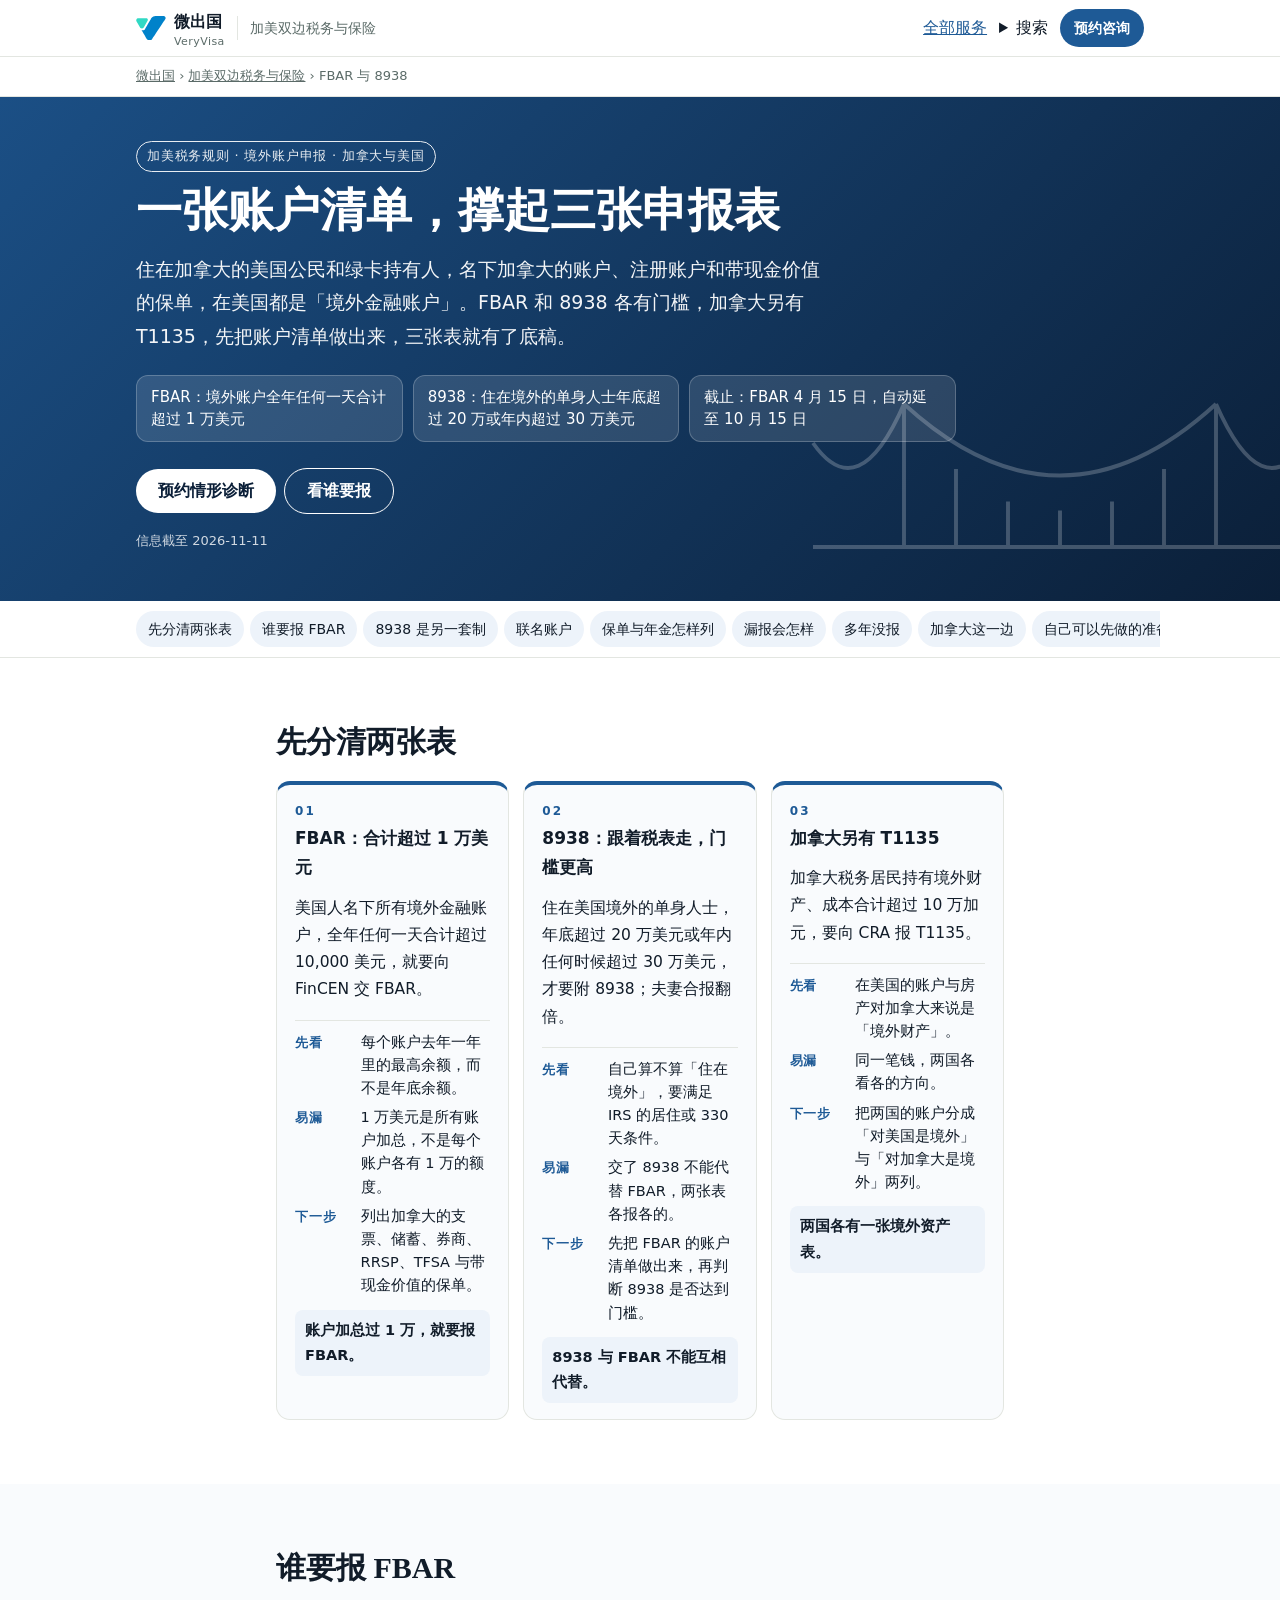
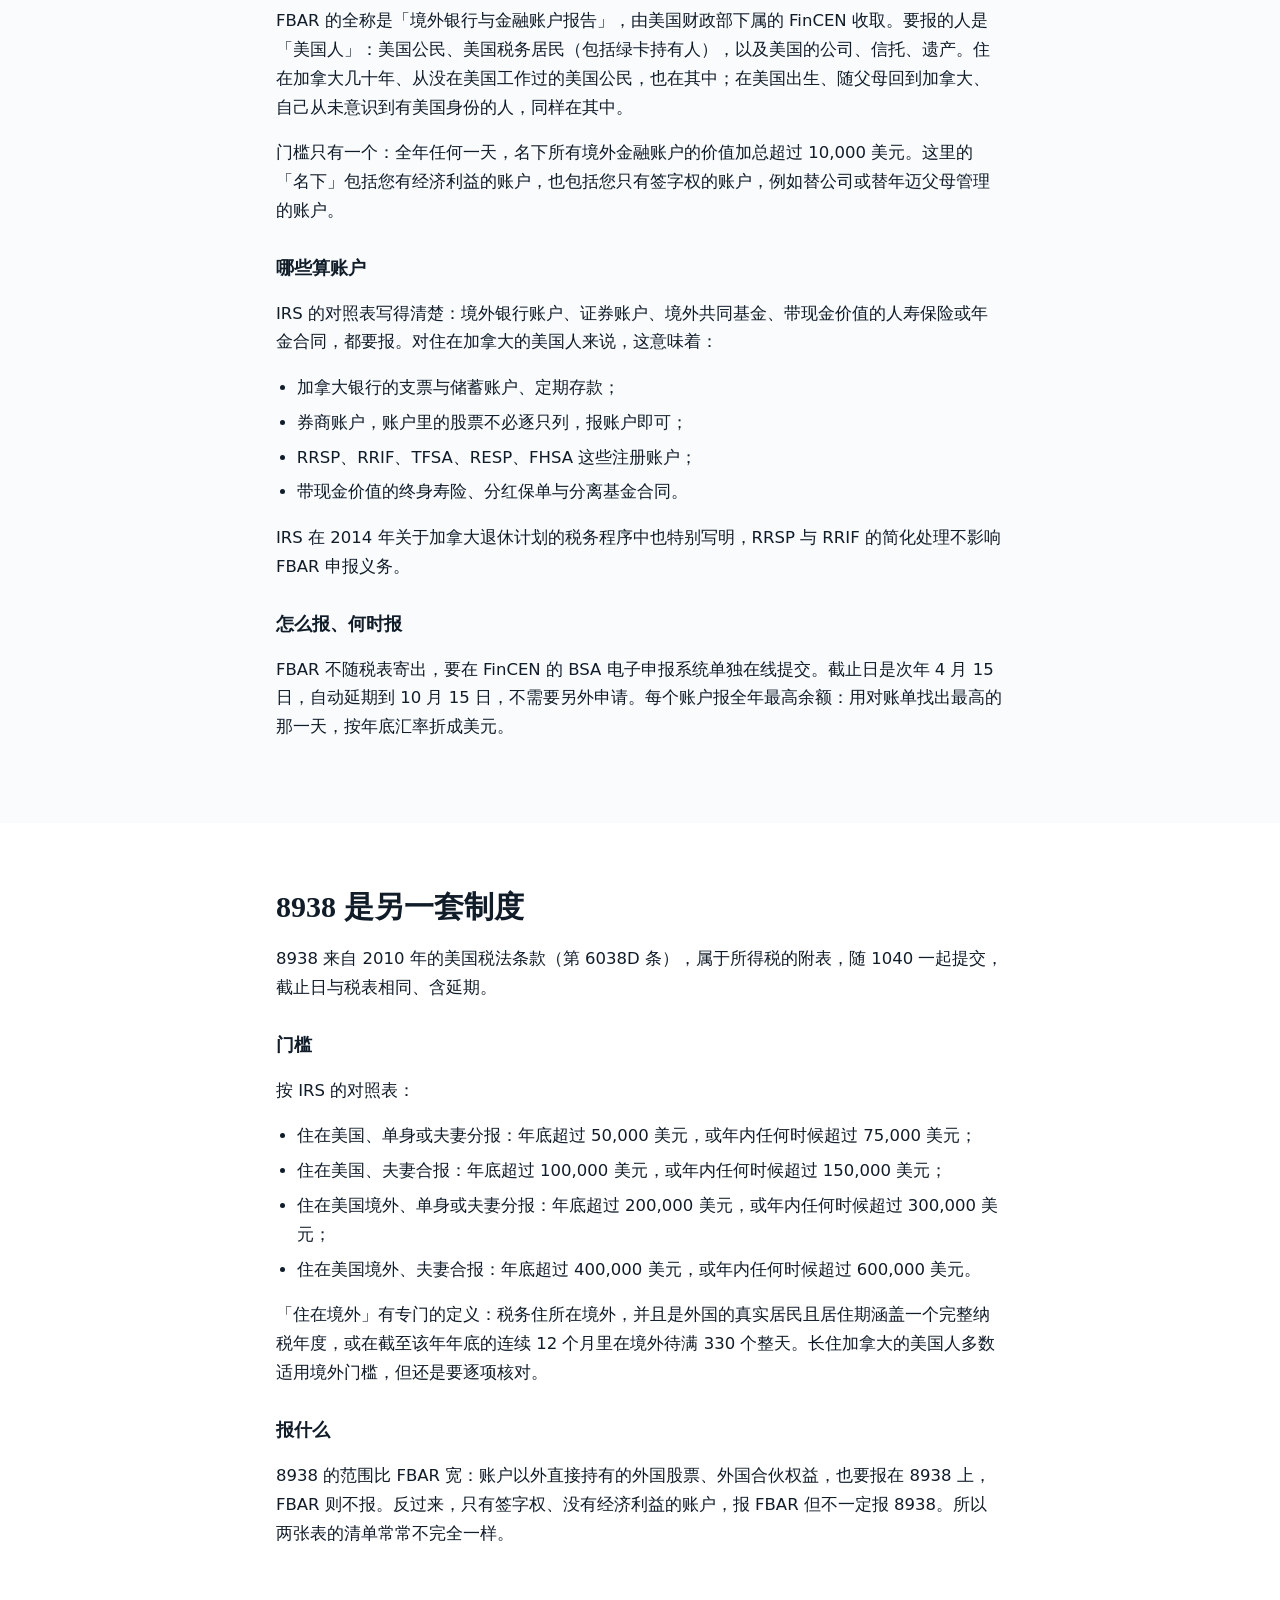
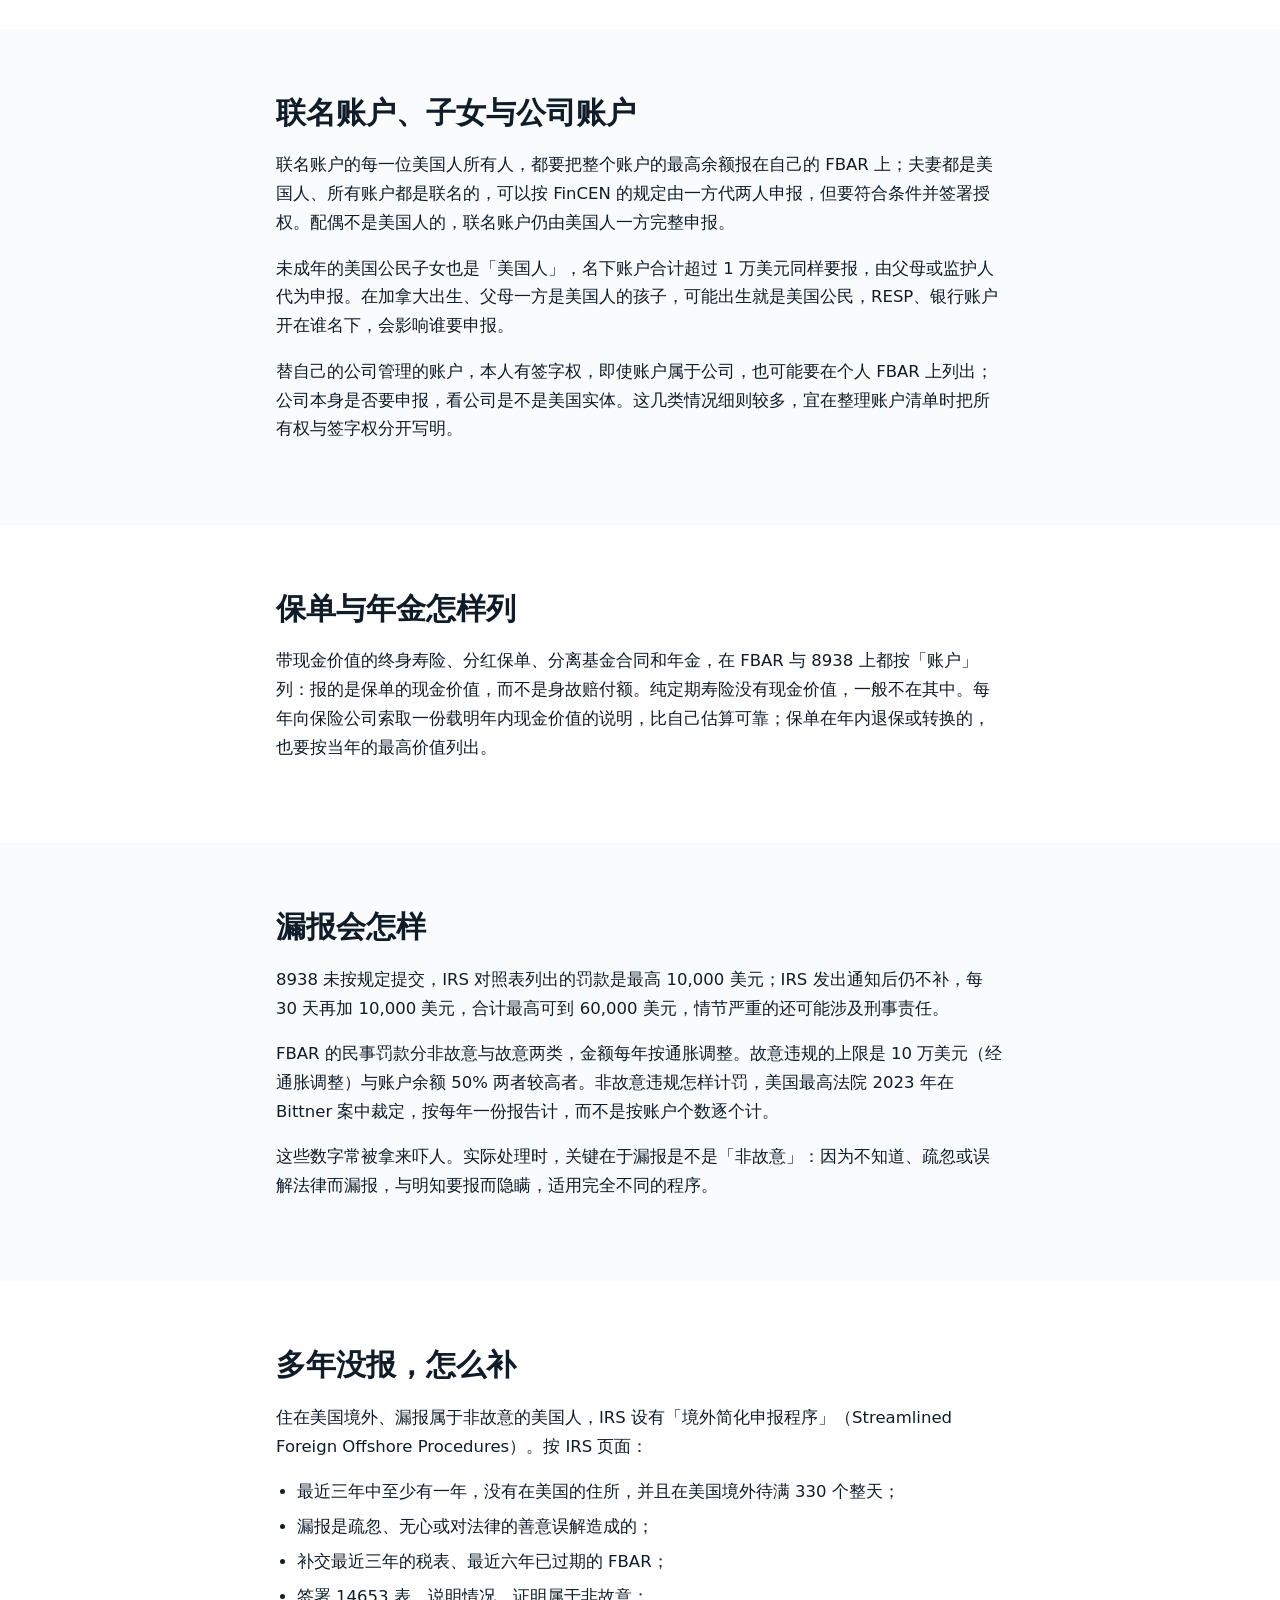
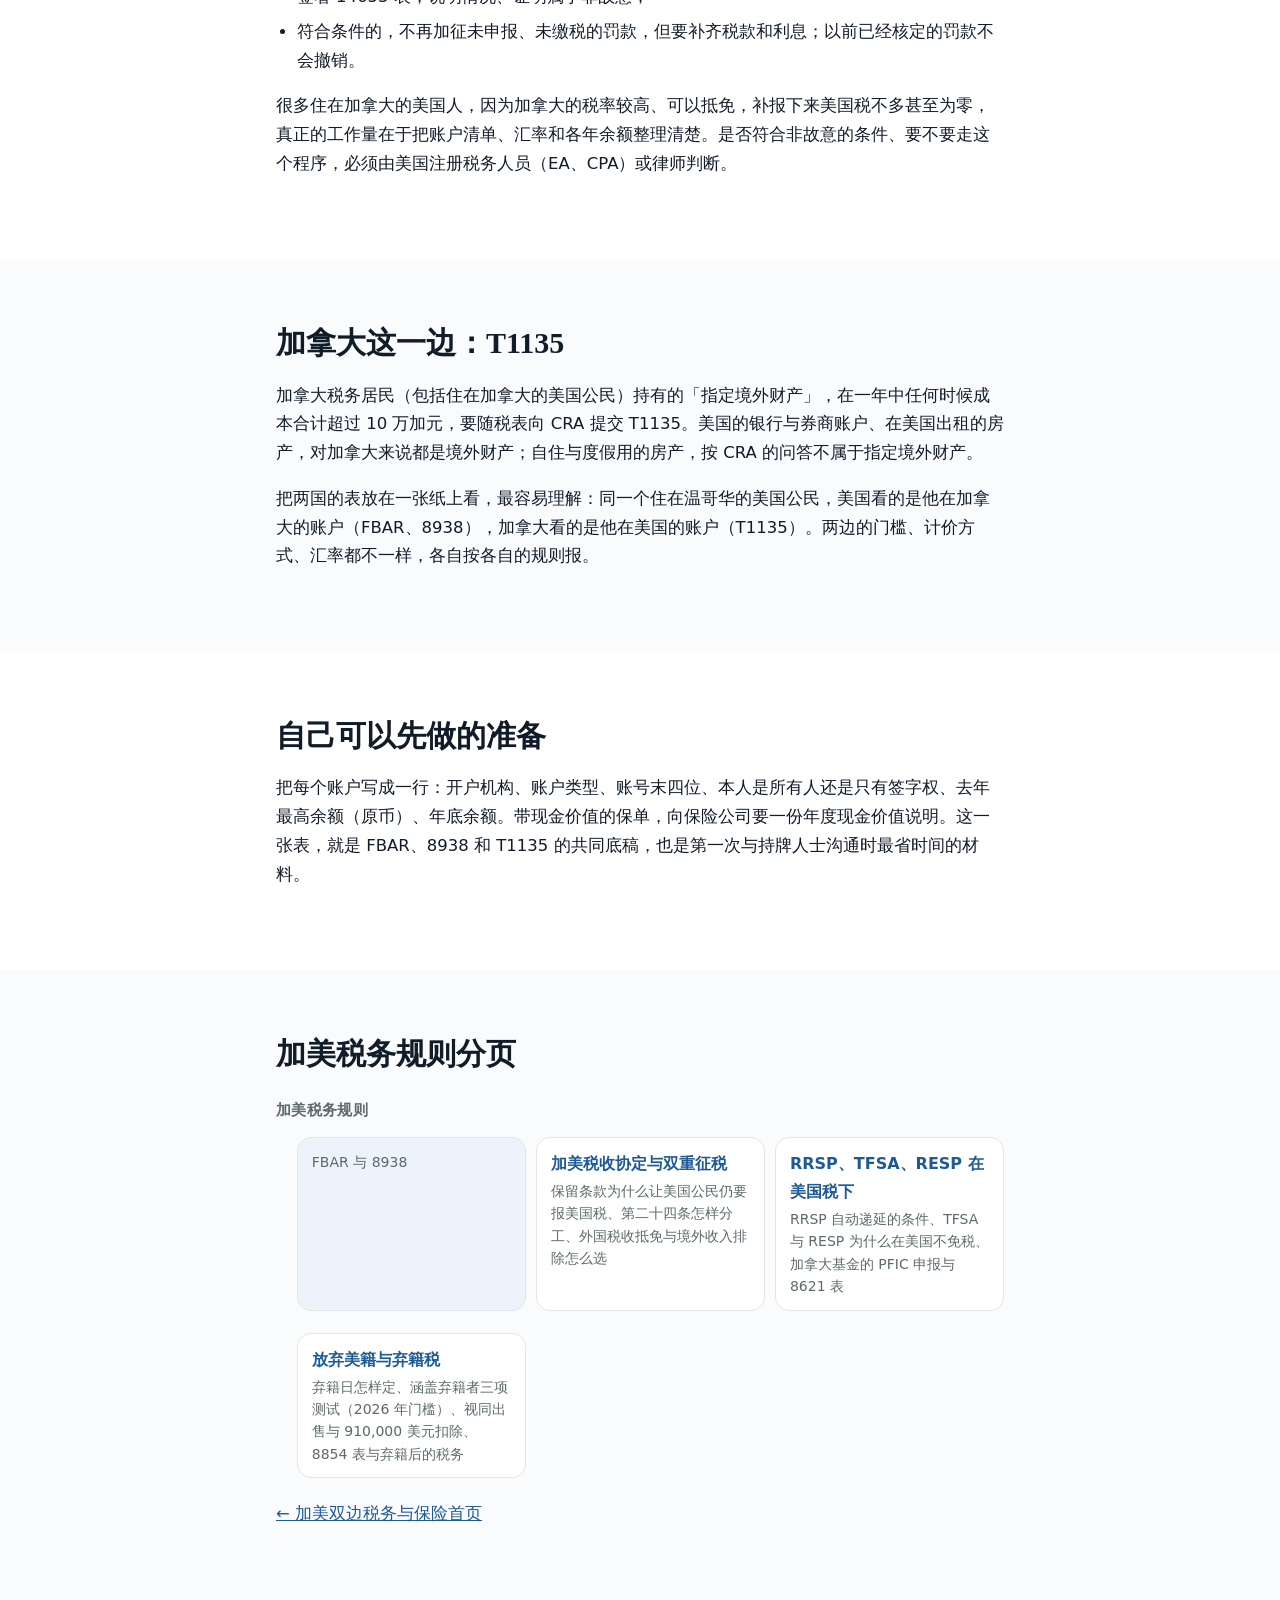
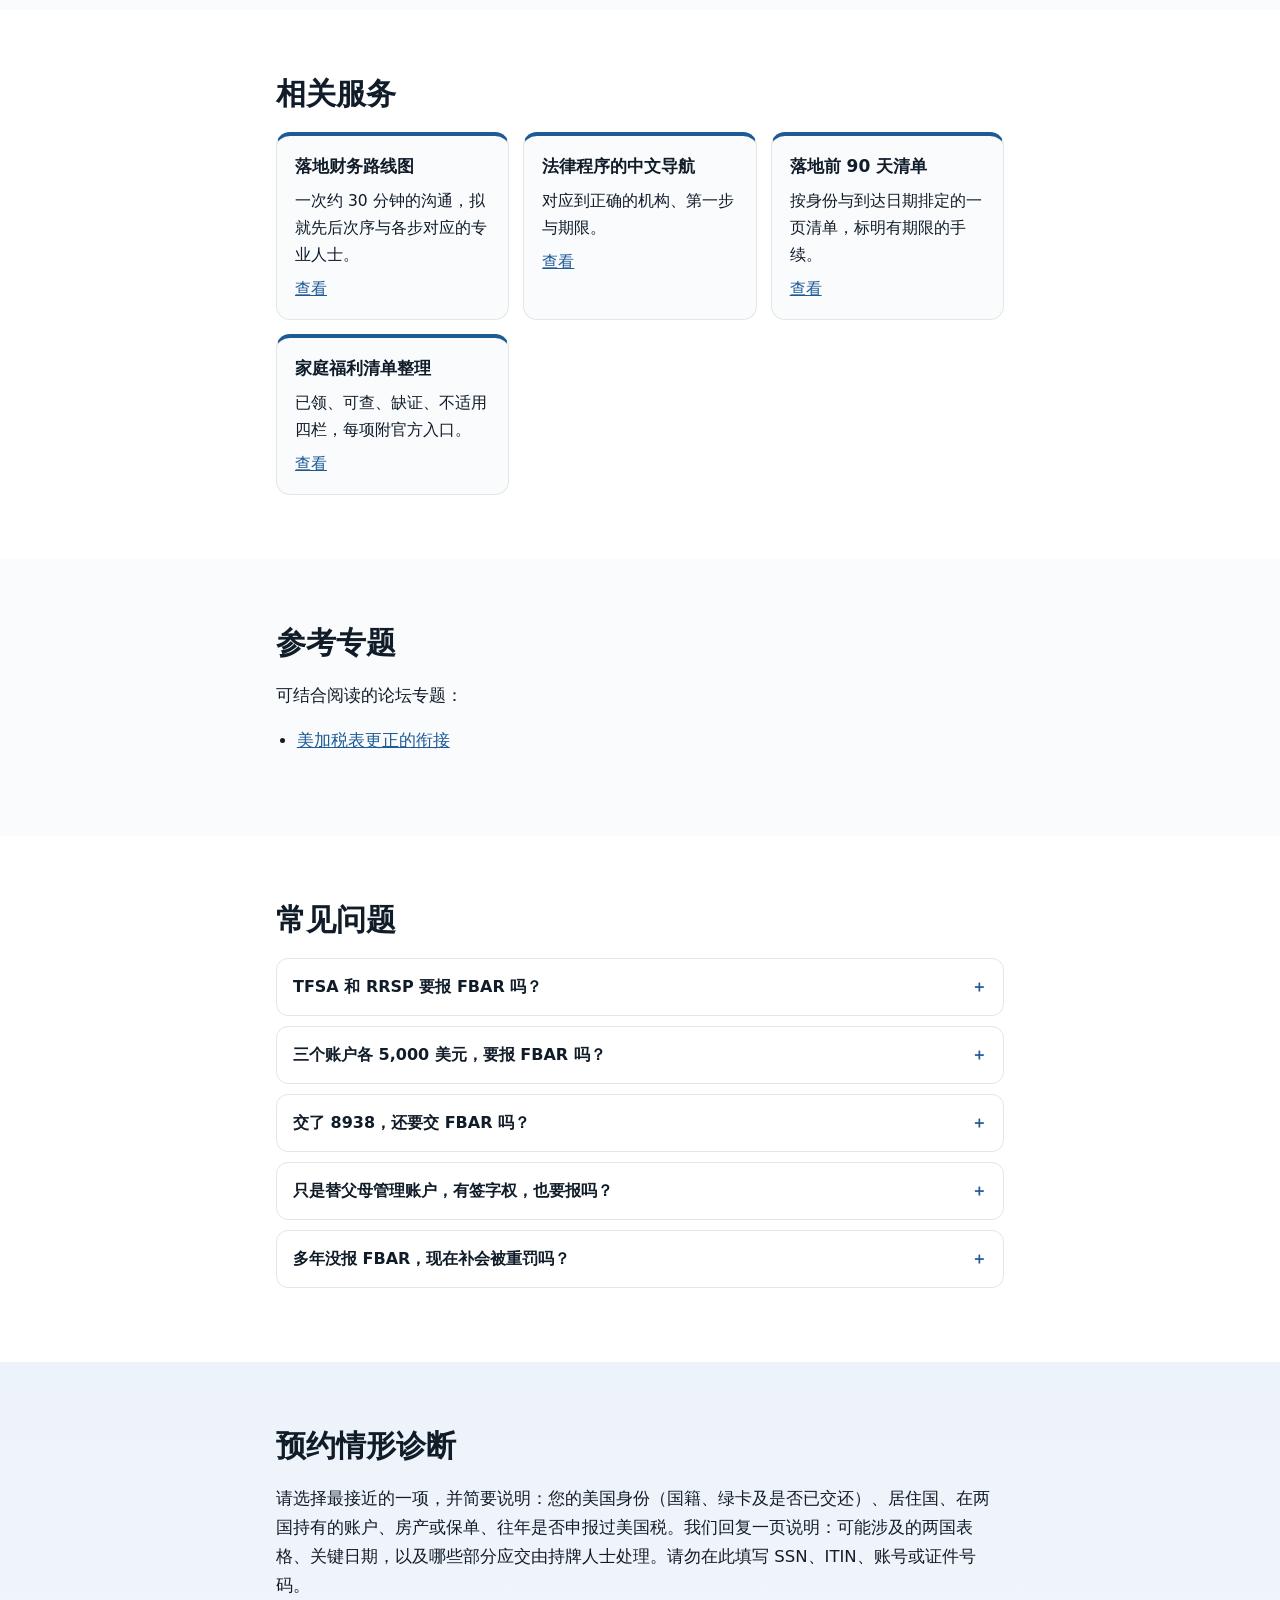
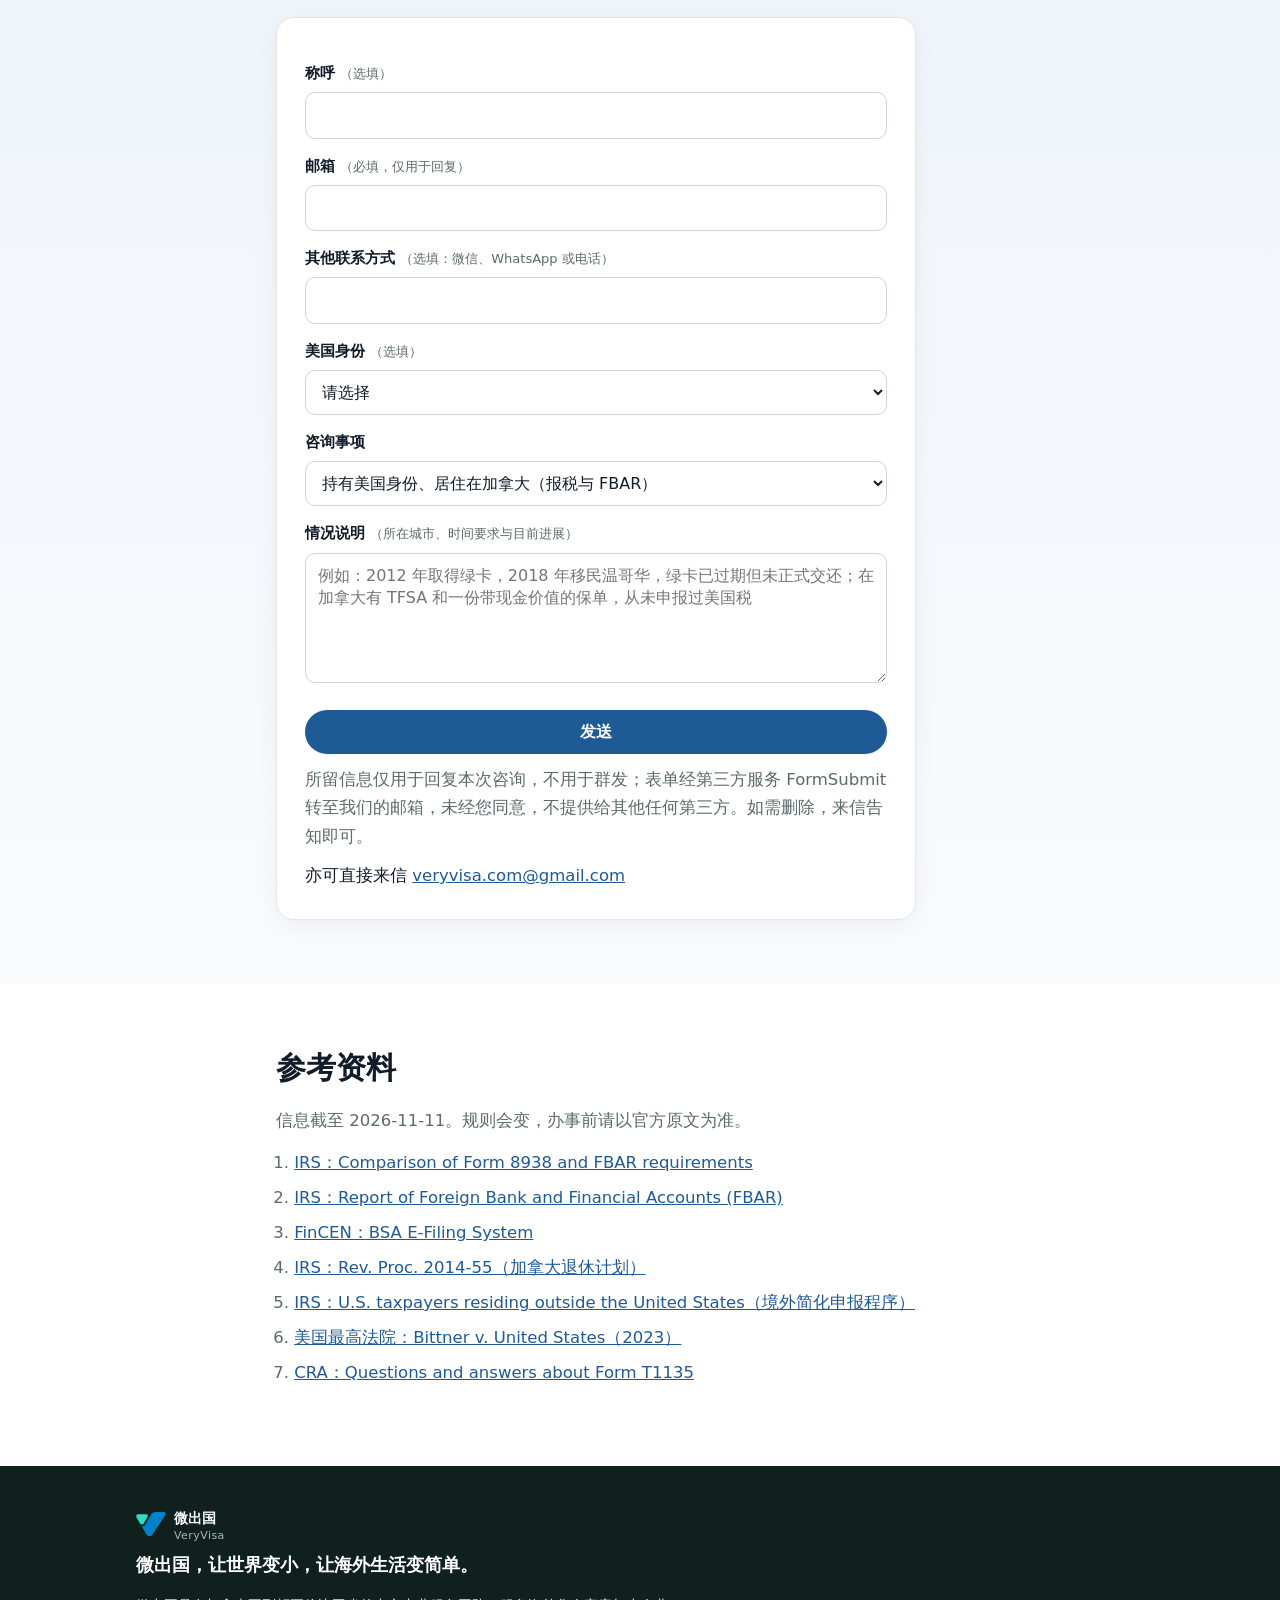
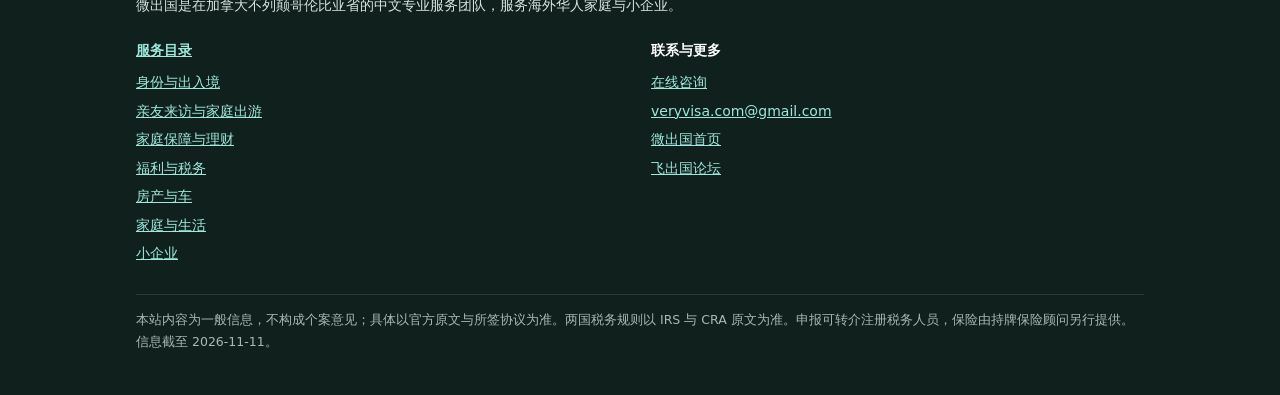
==== fbar-8938/index.html @ d56e9d28 "pagefill: 4 topic pages (FBAR/8938, treaty, registered accounts, renunciation)" ====
<!doctype html>
<html lang="zh-CN">
<head>
<meta charset="utf-8">
<meta name="viewport" content="width=device-width, initial-scale=1, viewport-fit=cover">
<title>住在加拿大的美国人：FBAR 与 Form 8938 怎么报、门槛多少、漏报怎样补 | 微出国</title>
<meta name="description" content="按 IRS、FinCEN 与 CRA 原文，讲清 FBAR 的 1 万美元合计门槛、8938 在美国境内外的不同门槛、RRSP 与 TFSA 和现金价值保单是否要报、截止日与罚款，以及境外简化申报程序和加拿大 T1135。">
<meta name="keywords" content="FBAR,Form 8938,FinCEN 114,FATCA,住在加拿大的美国人,TFSA FBAR,RRSP FBAR,Streamlined Foreign Offshore,T1135">
<link rel="canonical" href="https://veryvisa.github.io/canada-us-cross-border-tax-insurance/fbar-8938/">
<meta name="theme-color" content="#0b1f38">
<meta property="og:type" content="website">
<meta property="og:locale" content="zh_CN">
<meta property="og:site_name" content="微出国 VeryVisa">
<meta property="og:title" content="FBAR 与 8938：住在加拿大的美国人怎么报">
<meta property="og:description" content="按 IRS、FinCEN 与 CRA 原文，讲清 FBAR 的 1 万美元合计门槛、8938 在美国境内外的不同门槛、RRSP 与 TFSA 和现金价值保单是否要报、截止日与罚款，以及境外简化申报程序和加拿大 T1135。">
<meta property="og:url" content="https://veryvisa.github.io/canada-us-cross-border-tax-insurance/fbar-8938/">

<meta name="twitter:card" content="summary">
<link rel="icon" href="../assets/mark.svg" type="image/svg+xml">
<link rel="alternate" type="text/plain" href="../llms.txt" title="llms.txt">
<link rel="stylesheet" href="../assets/site.css">
<style>:root{--accent:#1e5a96;--accent-ink:#ffffff;--soft:#edf3fa;--ink:#111c29;--bg:#f9fbfd;--hero-a:#1b4f85;--hero-b:#0b1f38;--hero-ink:#ffffff}</style>
<script type="application/ld+json">
{
 "@context": "https://schema.org",
 "@graph": [
  {
   "@type": "Organization",
   "@id": "https://veryvisa.github.io/#org",
   "name": "微出国 VeryVisa",
   "alternateName": [
    "微出国",
    "VeryVisa"
   ],
   "url": "https://veryvisa.github.io/",
   "slogan": "微出国，让世界变小，让海外生活变简单。",
   "description": "微出国是在加拿大不列颠哥伦比亚省的中文专业服务团队，服务海外华人家庭与小企业。",
   "email": "veryvisa.com@gmail.com"
  },
  {
   "@type": "Service",
   "@id": "https://veryvisa.github.io/canada-us-cross-border-tax-insurance/fbar-8938/#service",
   "name": "加美双边税务情形诊断、跨境保险提问清单与持牌专业人士转介",
   "serviceType": "Canada–US cross-border tax situation review and referral to licensed tax professionals and insurance advisors",
   "description": "按 IRS、FinCEN 与 CRA 原文，讲清 FBAR 的 1 万美元合计门槛、8938 在美国境内外的不同门槛、RRSP 与 TFSA 和现金价值保单是否要报、截止日与罚款，以及境外简化申报程序和加拿大 T1135。",
   "provider": {
    "@id": "https://veryvisa.github.io/#org"
   },
   "url": "https://veryvisa.github.io/canada-us-cross-border-tax-insurance/fbar-8938/",
   "inLanguage": "zh-CN",
   "areaServed": [
    {
     "@type": "AdministrativeArea",
     "name": "Canada"
    },
    {
     "@type": "AdministrativeArea",
     "name": "British Columbia"
    },
    {
     "@type": "AdministrativeArea",
     "name": "United States"
    }
   ],
   "audience": {
    "@type": "Audience",
    "audienceType": "住在加拿大的美国公民与绿卡持有人、在美国有资产的加拿大华人家庭"
   }
  },
  {
   "@type": "WebPage",
   "@id": "https://veryvisa.github.io/canada-us-cross-border-tax-insurance/fbar-8938/",
   "url": "https://veryvisa.github.io/canada-us-cross-border-tax-insurance/fbar-8938/",
   "name": "住在加拿大的美国人：FBAR 与 Form 8938 怎么报、门槛多少、漏报怎样补 | 微出国",
   "description": "按 IRS、FinCEN 与 CRA 原文，讲清 FBAR 的 1 万美元合计门槛、8938 在美国境内外的不同门槛、RRSP 与 TFSA 和现金价值保单是否要报、截止日与罚款，以及境外简化申报程序和加拿大 T1135。",
   "inLanguage": "zh-CN",
   "dateModified": "2026-11-11",
   "about": {
    "@id": "https://veryvisa.github.io/canada-us-cross-border-tax-insurance/fbar-8938/#service"
   },
   "publisher": {
    "@id": "https://veryvisa.github.io/#org"
   }
  },
  {
   "@type": "BreadcrumbList",
   "@id": "https://veryvisa.github.io/canada-us-cross-border-tax-insurance/fbar-8938/#crumbs",
   "itemListElement": [
    {
     "@type": "ListItem",
     "position": 1,
     "name": "微出国",
     "item": "https://veryvisa.github.io/"
    },
    {
     "@type": "ListItem",
     "position": 2,
     "name": "加美双边税务与保险",
     "item": "https://veryvisa.github.io/canada-us-cross-border-tax-insurance/"
    },
    {
     "@type": "ListItem",
     "position": 3,
     "name": "FBAR 与 8938",
     "item": "https://veryvisa.github.io/canada-us-cross-border-tax-insurance/fbar-8938/"
    }
   ]
  },
  {
   "@type": "FAQPage",
   "@id": "https://veryvisa.github.io/canada-us-cross-border-tax-insurance/fbar-8938/#faq",
   "mainEntity": [
    {
     "@type": "Question",
     "name": "TFSA 和 RRSP 要报 FBAR 吗？",
     "acceptedAnswer": {
      "@type": "Answer",
      "text": "要。它们是加拿大金融机构维护的账户，对美国人来说属于境外金融账户；IRS 关于加拿大退休计划的 Rev. Proc. 2014-55 也写明，RRSP 的简化处理不影响 FBAR 义务。"
     }
    },
    {
     "@type": "Question",
     "name": "三个账户各 5,000 美元，要报 FBAR 吗？",
     "acceptedAnswer": {
      "@type": "Answer",
      "text": "要。1 万美元门槛按全年任何一天所有账户的合计计算，三个账户加起来超过 1 万美元就要报。"
     }
    },
    {
     "@type": "Question",
     "name": "交了 8938，还要交 FBAR 吗？",
     "acceptedAnswer": {
      "@type": "Answer",
      "text": "要。IRS 写明两套制度分别运行，各自达到门槛就各自申报；8938 随税表交，FBAR 在 FinCEN 系统单独交。"
     }
    },
    {
     "@type": "Question",
     "name": "只是替父母管理账户，有签字权，也要报吗？",
     "acceptedAnswer": {
      "@type": "Answer",
      "text": "FBAR 涵盖有经济利益或有签字权的账户，只有签字权也可能要报；是否适用例外，宜由美国注册税务人员确认。"
     }
    },
    {
     "@type": "Question",
     "name": "多年没报 FBAR，现在补会被重罚吗？",
     "acceptedAnswer": {
      "@type": "Answer",
      "text": "住在境外、漏报属于非故意的，可以考虑 IRS 的境外简化申报程序：补三年税表与六年 FBAR，符合条件的不再加征未申报罚款，但要补税款和利息。是否适用须由持牌人士判断。"
     }
    }
   ]
  }
 ]
}
</script>
</head>
<body>
<header class="vv-top"><div class="wrap">
<a class="vv-brand" href="https://veryvisa.github.io/" aria-label="微出国首页"><svg viewBox="102.305 90.391 73.617 59.957" xmlns="http://www.w3.org/2000/svg">
<path fill="#30D9C4" d="M 107.894531 95.808594 L 127.277344 95.808594 C 127.277344 95.808594 129.507812 95.628906 130.835938 97.679688 C 131.585938 98.910156 131.65625 100.316406 131.082031 101.546875 L 121.609375 117.953125 C 121.609375 117.953125 120.335938 120.65625 117.011719 120.824219 C 113.714844 120.910156 112.242188 118.40625 112.242188 118.40625 L 103.722656 103.652344 C 103.722656 103.652344 102.304688 101.792969 103.09375 99.332031 C 103.878906 96.878906 106.148438 95.773438 107.894531 95.808594 "/>
<path fill="#0082CA" d="M 115.964844 124.792969 C 115.847656 124.59375 116.09375 124.378906 116.277344 124.519531 C 117.195312 125.21875 118.664062 125.902344 120.683594 125.515625 C 122.164062 125.210938 123.550781 124.296875 124.402344 122.757812 C 125.242188 121.300781 138.8125 97.8125 138.8125 97.8125 C 138.8125 97.8125 141.9375 90.917969 150.207031 90.550781 L 169.96875 90.550781 C 169.96875 90.550781 173 90.390625 174.503906 93.40625 C 175.921875 96.433594 173.941406 98.695312 173.667969 99.109375 C 173.394531 99.523438 142.203125 146.726562 142.203125 146.726562 C 142.203125 146.726562 140.003906 150.347656 135.40625 150.347656 C 130.808594 150.347656 128.707031 146.878906 128.417969 146.398438 C 128.175781 145.992188 118.835938 129.78125 115.964844 124.792969 "/></svg><span>微出国<small>VeryVisa</small></span></a>
<a class="vv-site" href="../">加美双边税务与保险</a>
<a class="all-services" href="../../services/">全部服务</a>
<details class="service-search"><summary aria-label="搜索服务">搜索</summary><form action="../../services/" method="get" role="search"><label for="service-q">查找服务</label><input id="service-q" name="q" type="search" maxlength="100" placeholder="事项或关键词"><button type="submit">搜索</button></form></details>
<a class="vv-cta" href="#contact">预约咨询</a>
</div></header>
<nav class="crumbs" aria-label="位置"><div class="wrap"><a href="https://veryvisa.github.io/">微出国</a> › <a href="../">加美双边税务与保险</a> › <span>FBAR 与 8938</span></div></nav><main>
<section class="hero"><div class="motif" aria-hidden="true"><svg viewBox="0 0 400 200" fill="none" stroke="currentColor" stroke-width="3"><path d="M10 150 H390 M80 150 V40 M320 150 V40"/><path d="M80 40 Q200 150 320 40 M10 70 Q45 120 80 40 M320 40 Q355 120 390 70"/><path d="M120 150 V90 M160 150 V115 M200 150 V122 M240 150 V115 M280 150 V90"/></svg></div><div class="wrap">
<p class="kicker">加美税务规则 · 境外账户申报 · 加拿大与美国</p>
<h1>一张账户清单，撑起三张申报表</h1>
<p class="sub">住在加拿大的美国公民和绿卡持有人，名下加拿大的账户、注册账户和带现金价值的保单，在美国都是「境外金融账户」。FBAR 和 8938 各有门槛，加拿大另有 T1135，先把账户清单做出来，三张表就有了底稿。</p>
<ul class="hero-points"><li>FBAR：境外账户全年任何一天合计超过 1 万美元</li><li>8938：住在境外的单身人士年底超过 20 万或年内超过 30 万美元</li><li>截止：FBAR 4 月 15 日，自动延至 10 月 15 日</li></ul>
<a class="btn btn-primary" href="#contact">预约情形诊断</a><a class="btn btn-ghost" href="#who">看谁要报</a>
<p class="asof">信息截至 2026-11-11</p>
</div></section>

<nav class="toc" aria-label="本页目录"><div class="wrap"><a href="#at-a-glance">先分清两张表</a><a href="#who">谁要报 FBAR</a><a href="#form-8938-rules">8938 是另一套制</a><a href="#joint">联名账户</a><a href="#policies">保单与年金怎样列</a><a href="#penalties">漏报会怎样</a><a href="#catch-up">多年没报</a><a href="#canada-side">加拿大这一边</a><a href="#prepare">自己可以先做的准备</a><a href="#faq">常见问题</a><a href="#contact">咨询</a></div></nav>
<section class="sec" id="at-a-glance"><div class="wrap narrow"><h2>先分清两张表</h2>
<div class="cards kcards"><article class="card kcard" id="card-fbar-10k"><p class="kc-no">01</p><h3>FBAR：合计超过 1 万美元</h3><div class="kc-body"><p>美国人名下所有境外金融账户，全年任何一天合计超过 10,000 美元，就要向 FinCEN 交 FBAR。</p></div><dl class="kc-guide"><div><dt>先看</dt><dd>每个账户去年一年里的最高余额，而不是年底余额。</dd></div><div><dt>易漏</dt><dd>1 万美元是所有账户加总，不是每个账户各有 1 万的额度。</dd></div><div><dt>下一步</dt><dd>列出加拿大的支票、储蓄、券商、RRSP、TFSA 与带现金价值的保单。</dd></div></dl><p class="kc-take">账户加总过 1 万，就要报 FBAR。</p></article><article class="card kcard" id="card-form-8938"><p class="kc-no">02</p><h3>8938：跟着税表走，门槛更高</h3><div class="kc-body"><p>住在美国境外的单身人士，年底超过 20 万美元或年内任何时候超过 30 万美元，才要附 8938；夫妻合报翻倍。</p></div><dl class="kc-guide"><div><dt>先看</dt><dd>自己算不算「住在境外」，要满足 IRS 的居住或 330 天条件。</dd></div><div><dt>易漏</dt><dd>交了 8938 不能代替 FBAR，两张表各报各的。</dd></div><div><dt>下一步</dt><dd>先把 FBAR 的账户清单做出来，再判断 8938 是否达到门槛。</dd></div></dl><p class="kc-take">8938 与 FBAR 不能互相代替。</p></article><article class="card kcard" id="card-t1135"><p class="kc-no">03</p><h3>加拿大另有 T1135</h3><div class="kc-body"><p>加拿大税务居民持有境外财产、成本合计超过 10 万加元，要向 CRA 报 T1135。</p></div><dl class="kc-guide"><div><dt>先看</dt><dd>在美国的账户与房产对加拿大来说是「境外财产」。</dd></div><div><dt>易漏</dt><dd>同一笔钱，两国各看各的方向。</dd></div><div><dt>下一步</dt><dd>把两国的账户分成「对美国是境外」与「对加拿大是境外」两列。</dd></div></dl><p class="kc-take">两国各有一张境外资产表。</p></article></div>
</div></section><section class="sec" id="who"><div class="wrap narrow"><h2>谁要报 FBAR</h2>
<p>FBAR 的全称是「境外银行与金融账户报告」，由美国财政部下属的 FinCEN 收取。要报的人是「美国人」：美国公民、美国税务居民（包括绿卡持有人），以及美国的公司、信托、遗产。住在加拿大几十年、从没在美国工作过的美国公民，也在其中；在美国出生、随父母回到加拿大、自己从未意识到有美国身份的人，同样在其中。</p>
<p>门槛只有一个：全年任何一天，名下所有境外金融账户的价值加总超过 10,000 美元。这里的「名下」包括您有经济利益的账户，也包括您只有签字权的账户，例如替公司或替年迈父母管理的账户。</p>
<h3>哪些算账户</h3>
<p>IRS 的对照表写得清楚：境外银行账户、证券账户、境外共同基金、带现金价值的人寿保险或年金合同，都要报。对住在加拿大的美国人来说，这意味着：</p>
<ul><li>加拿大银行的支票与储蓄账户、定期存款；</li><li>券商账户，账户里的股票不必逐只列，报账户即可；</li><li>RRSP、RRIF、TFSA、RESP、FHSA 这些注册账户；</li><li>带现金价值的终身寿险、分红保单与分离基金合同。</li></ul>
<p>IRS 在 2014 年关于加拿大退休计划的税务程序中也特别写明，RRSP 与 RRIF 的简化处理不影响 FBAR 申报义务。</p>
<h3>怎么报、何时报</h3>
<p>FBAR 不随税表寄出，要在 FinCEN 的 BSA 电子申报系统单独在线提交。截止日是次年 4 月 15 日，自动延期到 10 月 15 日，不需要另外申请。每个账户报全年最高余额：用对账单找出最高的那一天，按年底汇率折成美元。</p>
</div></section><section class="sec" id="form-8938-rules"><div class="wrap narrow"><h2>8938 是另一套制度</h2>
<p>8938 来自 2010 年的美国税法条款（第 6038D 条），属于所得税的附表，随 1040 一起提交，截止日与税表相同、含延期。</p>
<h3>门槛</h3>
<p>按 IRS 的对照表：</p>
<ul><li>住在美国、单身或夫妻分报：年底超过 50,000 美元，或年内任何时候超过 75,000 美元；</li><li>住在美国、夫妻合报：年底超过 100,000 美元，或年内任何时候超过 150,000 美元；</li><li>住在美国境外、单身或夫妻分报：年底超过 200,000 美元，或年内任何时候超过 300,000 美元；</li><li>住在美国境外、夫妻合报：年底超过 400,000 美元，或年内任何时候超过 600,000 美元。</li></ul>
<p>「住在境外」有专门的定义：税务住所在境外，并且是外国的真实居民且居住期涵盖一个完整纳税年度，或在截至该年年底的连续 12 个月里在境外待满 330 个整天。长住加拿大的美国人多数适用境外门槛，但还是要逐项核对。</p>
<h3>报什么</h3>
<p>8938 的范围比 FBAR 宽：账户以外直接持有的外国股票、外国合伙权益，也要报在 8938 上，FBAR 则不报。反过来，只有签字权、没有经济利益的账户，报 FBAR 但不一定报 8938。所以两张表的清单常常不完全一样。</p>
</div></section><section class="sec" id="joint"><div class="wrap narrow"><h2>联名账户、子女与公司账户</h2>
<p>联名账户的每一位美国人所有人，都要把整个账户的最高余额报在自己的 FBAR 上；夫妻都是美国人、所有账户都是联名的，可以按 FinCEN 的规定由一方代两人申报，但要符合条件并签署授权。配偶不是美国人的，联名账户仍由美国人一方完整申报。</p>
<p>未成年的美国公民子女也是「美国人」，名下账户合计超过 1 万美元同样要报，由父母或监护人代为申报。在加拿大出生、父母一方是美国人的孩子，可能出生就是美国公民，RESP、银行账户开在谁名下，会影响谁要申报。</p>
<p>替自己的公司管理的账户，本人有签字权，即使账户属于公司，也可能要在个人 FBAR 上列出；公司本身是否要申报，看公司是不是美国实体。这几类情况细则较多，宜在整理账户清单时把所有权与签字权分开写明。</p>
</div></section><section class="sec" id="policies"><div class="wrap narrow"><h2>保单与年金怎样列</h2>
<p>带现金价值的终身寿险、分红保单、分离基金合同和年金，在 FBAR 与 8938 上都按「账户」列：报的是保单的现金价值，而不是身故赔付额。纯定期寿险没有现金价值，一般不在其中。每年向保险公司索取一份载明年内现金价值的说明，比自己估算可靠；保单在年内退保或转换的，也要按当年的最高价值列出。</p>
</div></section><section class="sec" id="penalties"><div class="wrap narrow"><h2>漏报会怎样</h2>
<p>8938 未按规定提交，IRS 对照表列出的罚款是最高 10,000 美元；IRS 发出通知后仍不补，每 30 天再加 10,000 美元，合计最高可到 60,000 美元，情节严重的还可能涉及刑事责任。</p>
<p>FBAR 的民事罚款分非故意与故意两类，金额每年按通胀调整。故意违规的上限是 10 万美元（经通胀调整）与账户余额 50% 两者较高者。非故意违规怎样计罚，美国最高法院 2023 年在 Bittner 案中裁定，按每年一份报告计，而不是按账户个数逐个计。</p>
<p>这些数字常被拿来吓人。实际处理时，关键在于漏报是不是「非故意」：因为不知道、疏忽或误解法律而漏报，与明知要报而隐瞒，适用完全不同的程序。</p>
</div></section><section class="sec" id="catch-up"><div class="wrap narrow"><h2>多年没报，怎么补</h2>
<p>住在美国境外、漏报属于非故意的美国人，IRS 设有「境外简化申报程序」（Streamlined Foreign Offshore Procedures）。按 IRS 页面：</p>
<ul><li>最近三年中至少有一年，没有在美国的住所，并且在美国境外待满 330 个整天；</li><li>漏报是疏忽、无心或对法律的善意误解造成的；</li><li>补交最近三年的税表、最近六年已过期的 FBAR；</li><li>签署 14653 表，说明情况、证明属于非故意；</li><li>符合条件的，不再加征未申报、未缴税的罚款，但要补齐税款和利息；以前已经核定的罚款不会撤销。</li></ul>
<p>很多住在加拿大的美国人，因为加拿大的税率较高、可以抵免，补报下来美国税不多甚至为零，真正的工作量在于把账户清单、汇率和各年余额整理清楚。是否符合非故意的条件、要不要走这个程序，必须由美国注册税务人员（EA、CPA）或律师判断。</p>
</div></section><section class="sec" id="canada-side"><div class="wrap narrow"><h2>加拿大这一边：T1135</h2>
<p>加拿大税务居民（包括住在加拿大的美国公民）持有的「指定境外财产」，在一年中任何时候成本合计超过 10 万加元，要随税表向 CRA 提交 T1135。美国的银行与券商账户、在美国出租的房产，对加拿大来说都是境外财产；自住与度假用的房产，按 CRA 的问答不属于指定境外财产。</p>
<p>把两国的表放在一张纸上看，最容易理解：同一个住在温哥华的美国公民，美国看的是他在加拿大的账户（FBAR、8938），加拿大看的是他在美国的账户（T1135）。两边的门槛、计价方式、汇率都不一样，各自按各自的规则报。</p>
</div></section><section class="sec" id="prepare"><div class="wrap narrow"><h2>自己可以先做的准备</h2>
<p>把每个账户写成一行：开户机构、账户类型、账号末四位、本人是所有人还是只有签字权、去年最高余额（原币）、年底余额。带现金价值的保单，向保险公司要一份年度现金价值说明。这一张表，就是 FBAR、8938 和 T1135 的共同底稿，也是第一次与持牌人士沟通时最省时间的材料。</p>
</div></section>
<section class="sec pages" id="pages"><div class="wrap narrow"><h2>加美税务规则分页</h2><h3>加美税务规则</h3><ul class="pagenav"><li class="cur"><span>FBAR 与 8938</span></li><li><a href="../treaty-double-tax/"><strong>加美税收协定与双重征税</strong><span>保留条款为什么让美国公民仍要报美国税、第二十四条怎样分工、外国税收抵免与境外收入排除怎么选</span></a></li><li><a href="../registered-accounts-us/"><strong>RRSP、TFSA、RESP 在美国税下</strong><span>RRSP 自动递延的条件、TFSA 与 RESP 为什么在美国不免税、加拿大基金的 PFIC 申报与 8621 表</span></a></li><li><a href="../renounce-exit-tax/"><strong>放弃美籍与弃籍税</strong><span>弃籍日怎样定、涵盖弃籍者三项测试（2026 年门槛）、视同出售与 910,000 美元扣除、8854 表与弃籍后的税务</span></a></li></ul><p class="pagenav-home"><a href="../">← 加美双边税务与保险首页</a></p></div></section><section class="sec" id="related"><div class="wrap narrow"><h2>相关服务</h2><div class="cards"><div class="card" data-service="finance.financial-roadmap"><h3>落地财务路线图</h3><p>一次约 30 分钟的沟通，拟就先后次序与各步对应的专业人士。</p><a href="../../canada-personal-business-financial-consulting/">查看</a></div><div class="card" data-service="family.legal"><h3>法律程序的中文导航</h3><p>对应到正确的机构、第一步与期限。</p><a href="../../canada-legal-support-navigation/">查看</a></div><div class="card" data-service="status.first-days"><h3>落地前 90 天清单</h3><p>按身份与到达日期排定的一页清单，标明有期限的手续。</p><a href="../../canada-newcomer-first-90-days/">查看</a></div><div class="card" data-service="benefits-tax.checklist"><h3>家庭福利清单整理</h3><p>已领、可查、缺证、不适用四栏，每项附官方入口。</p><a href="../../canada-benefits-eligibility-checker/">查看</a></div></div></div></section><section class="sec" id="forum-topics"><div class="wrap narrow"><h2>参考专题</h2><p>可结合阅读的论坛专题：</p><ul><li><a href="https://bbs.fcgvisa.com/t/49597">美加税表更正的衔接</a></li></ul></div></section><section class="sec faq" id="faq"><div class="wrap narrow"><h2>常见问题</h2><details><summary>TFSA 和 RRSP 要报 FBAR 吗？</summary><p>要。它们是加拿大金融机构维护的账户，对美国人来说属于境外金融账户；IRS 关于加拿大退休计划的 Rev. Proc. 2014-55 也写明，RRSP 的简化处理不影响 FBAR 义务。</p></details><details><summary>三个账户各 5,000 美元，要报 FBAR 吗？</summary><p>要。1 万美元门槛按全年任何一天所有账户的合计计算，三个账户加起来超过 1 万美元就要报。</p></details><details><summary>交了 8938，还要交 FBAR 吗？</summary><p>要。IRS 写明两套制度分别运行，各自达到门槛就各自申报；8938 随税表交，FBAR 在 FinCEN 系统单独交。</p></details><details><summary>只是替父母管理账户，有签字权，也要报吗？</summary><p>FBAR 涵盖有经济利益或有签字权的账户，只有签字权也可能要报；是否适用例外，宜由美国注册税务人员确认。</p></details><details><summary>多年没报 FBAR，现在补会被重罚吗？</summary><p>住在境外、漏报属于非故意的，可以考虑 IRS 的境外简化申报程序：补三年税表与六年 FBAR，符合条件的不再加征未申报罚款，但要补税款和利息。是否适用须由持牌人士判断。</p></details></div></section>

<section class="sec contact" id="contact"><div class="wrap narrow">
<h2>预约情形诊断</h2>
<p>请选择最接近的一项，并简要说明：您的美国身份（国籍、绿卡及是否已交还）、居住国、在两国持有的账户、房产或保单、往年是否申报过美国税。我们回复一页说明：可能涉及的两国表格、关键日期，以及哪些部分应交由持牌人士处理。请勿在此填写 SSN、ITIN、账号或证件号码。</p>
<form class="form" data-vv-form action="https://formsubmit.co/ajax/veryvisa.com@gmail.com" method="POST" data-mailto="mailto:veryvisa.com@gmail.com?subject=%5B%E5%BE%AE%E5%87%BA%E5%9B%BD%C2%B7%E5%8A%A0%E7%BE%8E%E5%8F%8C%E8%BE%B9%E7%A8%8E%E5%8A%A1%E4%B8%8E%E4%BF%9D%E9%99%A9%5D%20%E5%92%A8%E8%AF%A2">
  <input type="hidden" name="_subject" value="[微出国·加美双边税务与保险] 新咨询">
  <input type="hidden" name="_template" value="table">
  <input type="hidden" name="_captcha" value="false">
  <input type="hidden" name="site" value="canada-us-cross-border-tax-insurance">
  <input type="hidden" name="page" value="">
  <input type="hidden" name="referrer" value="">
  <input type="hidden" name="utm_source" value="">
  <input type="hidden" name="utm_medium" value="">
  <input type="hidden" name="utm_campaign" value="">
  <input type="hidden" name="submitted_at" value="">
  <div class="hp" aria-hidden="true"><label>请勿填写<input type="text" name="_honey" tabindex="-1" autocomplete="off"></label></div>
  <label for="f-name">称呼 <span class="opt">（选填）</span></label>
  <input id="f-name" name="name" type="text" autocomplete="name" maxlength="60">
  <label for="f-email">邮箱 <span class="opt">（必填，仅用于回复）</span></label>
  <input id="f-email" name="email" type="email" required autocomplete="email" inputmode="email" maxlength="120">
  <label for="f-other">其他联系方式 <span class="opt">（选填：微信、WhatsApp 或电话）</span></label>
  <input id="f-other" name="other_contact" type="text" maxlength="120">
  <label for="f-x0">美国身份 <span class="opt">（选填）</span></label>
  <select id="f-x0" name="us_status"><option value="">请选择</option><option value="美国公民">美国公民</option><option value="绿卡（仍有效）">绿卡（仍有效）</option><option value="绿卡（已过期，未正式交还）">绿卡（已过期，未正式交还）</option><option value="已正式交还绿卡">已正式交还绿卡</option><option value="无美国身份，但在美国有资产">无美国身份，但在美国有资产</option><option value="不确定">不确定</option></select>
  <label for="f-service">咨询事项</label>
  <select id="f-service" name="service"><option value="持有美国身份、居住在加拿大（报税与 FBAR）" selected>持有美国身份、居住在加拿大（报税与 FBAR）</option><option value="TFSA、RESP、RRSP 与美国身份">TFSA、RESP、RRSP 与美国身份</option><option value="美国房产、雪鸟与遗产税">美国房产、雪鸟与遗产税</option><option value="迁往美国或迁回加拿大">迁往美国或迁回加拿大</option><option value="投保前的跨境问题">投保前的跨境问题</option><option value="美国出生的孩子（RESP、SSN）">美国出生的孩子（RESP、SSN）</option><option value="多年未报美国税，拟补救">多年未报美国税，拟补救</option><option value="其他问题">其他问题</option></select>
  <label for="f-msg">情况说明 <span class="opt">（所在城市、时间要求与目前进展）</span></label>
  <textarea id="f-msg" name="message" maxlength="4000" placeholder="例如：2012 年取得绿卡，2018 年移民温哥华，绿卡已过期但未正式交还；在加拿大有 TFSA 和一份带现金价值的保单，从未申报过美国税"></textarea>
  <button class="btn" type="submit">发送</button>
  <p class="form-msg" role="status" aria-live="polite"></p>
  <p class="privacy">所留信息仅用于回复本次咨询，不用于群发；表单经第三方服务 FormSubmit 转至我们的邮箱，未经您同意，不提供给其他任何第三方。如需删除，来信告知即可。</p>
  <p class="mailto">亦可直接来信 <a href="mailto:veryvisa.com@gmail.com?subject=%5B%E5%BE%AE%E5%87%BA%E5%9B%BD%C2%B7%E5%8A%A0%E7%BE%8E%E5%8F%8C%E8%BE%B9%E7%A8%8E%E5%8A%A1%E4%B8%8E%E4%BF%9D%E9%99%A9%5D%20%E5%92%A8%E8%AF%A2">veryvisa.com@gmail.com</a></p>
</form>
</div></section>
<section class="sec sources" id="sources"><div class="wrap narrow"><h2>参考资料</h2><p class="privacy">信息截至 2026-11-11。规则会变，办事前请以官方原文为准。</p><ol><li><a href="https://www.irs.gov/businesses/comparison-of-form-8938-and-fbar-requirements" rel="noopener" target="_blank">IRS：Comparison of Form 8938 and FBAR requirements</a></li><li><a href="https://www.irs.gov/businesses/small-businesses-self-employed/report-of-foreign-bank-and-financial-accounts-fbar" rel="noopener" target="_blank">IRS：Report of Foreign Bank and Financial Accounts (FBAR)</a></li><li><a href="https://bsaefiling.fincen.treas.gov/main.html" rel="noopener" target="_blank">FinCEN：BSA E-Filing System</a></li><li><a href="https://www.irs.gov/pub/irs-drop/rp-14-55.pdf" rel="noopener" target="_blank">IRS：Rev. Proc. 2014-55（加拿大退休计划）</a></li><li><a href="https://www.irs.gov/individuals/international-taxpayers/us-taxpayers-residing-outside-the-united-states" rel="noopener" target="_blank">IRS：U.S. taxpayers residing outside the United States（境外简化申报程序）</a></li><li><a href="https://www.supremecourt.gov/opinions/22pdf/21-1195_4g15.pdf" rel="noopener" target="_blank">美国最高法院：Bittner v. United States（2023）</a></li><li><a href="https://www.canada.ca/en/revenue-agency/services/tax/international-non-residents/information-been-moved/foreign-reporting/questions-answers-about-form-t1135.html" rel="noopener" target="_blank">CRA：Questions and answers about Form T1135</a></li></ol></div></section>
</main>
<footer class="vv-foot"><div class="wrap">
<a class="vv-brand" href="https://veryvisa.github.io/"><svg viewBox="102.305 90.391 73.617 59.957" xmlns="http://www.w3.org/2000/svg">
<path fill="#30D9C4" d="M 107.894531 95.808594 L 127.277344 95.808594 C 127.277344 95.808594 129.507812 95.628906 130.835938 97.679688 C 131.585938 98.910156 131.65625 100.316406 131.082031 101.546875 L 121.609375 117.953125 C 121.609375 117.953125 120.335938 120.65625 117.011719 120.824219 C 113.714844 120.910156 112.242188 118.40625 112.242188 118.40625 L 103.722656 103.652344 C 103.722656 103.652344 102.304688 101.792969 103.09375 99.332031 C 103.878906 96.878906 106.148438 95.773438 107.894531 95.808594 "/>
<path fill="#0082CA" d="M 115.964844 124.792969 C 115.847656 124.59375 116.09375 124.378906 116.277344 124.519531 C 117.195312 125.21875 118.664062 125.902344 120.683594 125.515625 C 122.164062 125.210938 123.550781 124.296875 124.402344 122.757812 C 125.242188 121.300781 138.8125 97.8125 138.8125 97.8125 C 138.8125 97.8125 141.9375 90.917969 150.207031 90.550781 L 169.96875 90.550781 C 169.96875 90.550781 173 90.390625 174.503906 93.40625 C 175.921875 96.433594 173.941406 98.695312 173.667969 99.109375 C 173.394531 99.523438 142.203125 146.726562 142.203125 146.726562 C 142.203125 146.726562 140.003906 150.347656 135.40625 150.347656 C 130.808594 150.347656 128.707031 146.878906 128.417969 146.398438 C 128.175781 145.992188 118.835938 129.78125 115.964844 124.792969 "/></svg><span>微出国<small>VeryVisa</small></span></a>
<p class="slogan">微出国，让世界变小，让海外生活变简单。</p>
<p>微出国是在加拿大不列颠哥伦比亚省的中文专业服务团队，服务海外华人家庭与小企业。</p>
<div class="cols">
<div><h4><a href="../../services/">服务目录</a></h4><ul><li><a href="../../services/#status">身份与出入境</a></li><li><a href="../../services/#travel">亲友来访与家庭出游</a></li><li><a href="../../services/#finance">家庭保障与理财</a></li><li><a href="../../services/#benefits-tax">福利与税务</a></li><li><a href="../../services/#property-car">房产与车</a></li><li><a href="../../services/#family">家庭与生活</a></li><li><a href="../../services/#business">小企业</a></li></ul></div>
<div><h4>联系与更多</h4><ul><li><a href="#contact">在线咨询</a></li><li><a href="mailto:veryvisa.com@gmail.com?subject=%5B%E5%BE%AE%E5%87%BA%E5%9B%BD%C2%B7%E5%8A%A0%E7%BE%8E%E5%8F%8C%E8%BE%B9%E7%A8%8E%E5%8A%A1%E4%B8%8E%E4%BF%9D%E9%99%A9%5D%20%E5%92%A8%E8%AF%A2">veryvisa.com@gmail.com</a></li><li><a href="https://veryvisa.github.io/">微出国首页</a></li><li><a href="https://bbs.fcgvisa.com/">飞出国论坛</a></li></ul></div>
</div>
<p class="legal">本站内容为一般信息，不构成个案意见；具体以官方原文与所签协议为准。两国税务规则以 IRS 与 CRA 原文为准。申报可转介注册税务人员，保险由持牌保险顾问另行提供。 信息截至 2026-11-11。</p>
</div></footer>
<nav class="mobile-service-bar" aria-label="快捷服务" hidden><a href="../../services/">全部服务</a><a href="#contact">预约</a></nav>
<script src="../assets/form.js" defer></script>
</body>
</html>
---- assets/site.css ----
/* 微出国服务站 · 共用样式（品牌层）。每站只覆写 :root 里的主题 token（由 build.py 注入 <style>）。 */
:root{
  --accent:#0f766e; --accent-ink:#fff; --soft:#ecfdf5; --ink:#132321; --muted:#5b6b68;
  --bg:#fbfbf8; --card:#fff; --line:#e3e6e1; --hero-a:#0f766e; --hero-b:#134e4a; --hero-ink:#fff;
  --brand-teal:#30D9C4; --brand-blue:#0082CA; --radius:14px;
  --font:-apple-system,BlinkMacSystemFont,"PingFang SC","Hiragino Sans GB","Noto Sans SC","Microsoft YaHei",system-ui,sans-serif;
  --serif:"Songti SC","Noto Serif SC","Source Han Serif SC",Georgia,serif;
}
*{box-sizing:border-box}
html{scroll-behavior:smooth;-webkit-text-size-adjust:100%}
body{margin:0;background:var(--bg);color:var(--ink);font:16px/1.75 var(--font);overflow-wrap:anywhere}
a{color:var(--accent)}
img,svg{max-width:100%}
.wrap{max-width:1040px;margin:0 auto;padding:0 16px}
.narrow{max-width:760px}

/* 页眉 */
.vv-top{position:sticky;top:0;z-index:20;background:rgba(255,255,255,.94);backdrop-filter:saturate(1.4) blur(8px);border-bottom:1px solid var(--line)}
.vv-top .wrap{display:flex;align-items:center;gap:12px;min-height:56px}
.vv-brand{display:flex;align-items:center;gap:8px;text-decoration:none;color:var(--ink);font-weight:700;white-space:nowrap}
.vv-brand svg{width:30px;height:auto}
.vv-brand small{display:block;font-weight:400;font-size:11px;color:var(--muted);letter-spacing:.04em;line-height:1.1}
.vv-site{flex:1;min-width:0;font-size:14px;color:var(--muted);overflow:hidden;text-overflow:ellipsis;white-space:nowrap;border-left:1px solid var(--line);padding-left:12px}
.vv-cta{flex:none;background:var(--accent);color:var(--accent-ink);text-decoration:none;font-size:14px;font-weight:600;padding:7px 14px;border-radius:999px}

/* 首屏 */
.hero{position:relative;overflow:hidden;color:var(--hero-ink);background:linear-gradient(135deg,var(--hero-a),var(--hero-b))}
.hero .wrap{position:relative;z-index:1;padding-top:44px;padding-bottom:48px}
.hero .motif{position:absolute;right:-40px;bottom:-20px;width:min(520px,90vw);opacity:.22;z-index:0;pointer-events:none}
.kicker{display:inline-block;font-size:13px;letter-spacing:.06em;opacity:.9;margin:0 0 10px;padding:3px 10px;border:1px solid currentColor;border-radius:999px}
.hero h1{font:700 clamp(28px,6.4vw,46px)/1.25 var(--serif);margin:0 0 14px;max-width:18em}
.hero .sub{font-size:clamp(16px,2.4vw,19px);max-width:36em;margin:0 0 22px;opacity:.95}
.hero-points{list-style:none;padding:0;margin:0 0 26px;display:grid;gap:10px;grid-template-columns:repeat(auto-fit,minmax(200px,1fr));max-width:820px}
.hero-points li{background:rgba(255,255,255,.12);border:1px solid rgba(255,255,255,.22);border-radius:12px;padding:10px 14px;font-size:15px;line-height:1.5}
.btn{display:inline-block;border:0;cursor:pointer;font:600 16px/1 var(--font);padding:14px 22px;border-radius:999px;text-decoration:none}
.btn-primary{background:#fff;color:var(--hero-b)}
.btn-ghost{background:transparent;color:inherit;border:1px solid currentColor;margin-left:8px}
.asof{font-size:13px;opacity:.8;margin:16px 0 0}

/* 目录 */
.toc{background:var(--card);border-bottom:1px solid var(--line)}
.toc .wrap{display:flex;gap:6px;overflow-x:auto;padding-top:10px;padding-bottom:10px;scrollbar-width:none}
.toc a{flex:none;font-size:14px;text-decoration:none;color:var(--ink);background:var(--soft);padding:6px 12px;border-radius:999px}

/* 正文节 */
.sec{padding:52px 0}
.sec:nth-of-type(even){background:var(--card)}
.sec h2{font:700 clamp(22px,4.2vw,30px)/1.35 var(--serif);margin:0 0 18px}
.sec h3{font-size:18px;margin:26px 0 8px}
.sec p,.sec li{font-size:16.5px}
.sec ul,.sec ol{padding-left:1.3em}
.sec li{margin:6px 0}
.sec blockquote{margin:18px 0;padding:12px 18px;border-left:4px solid var(--accent);background:var(--soft);border-radius:0 10px 10px 0}
.sec table{border-collapse:collapse;width:100%;margin:14px 0;font-size:15px;display:block;overflow-x:auto}
.sec th,.sec td{border:1px solid var(--line);padding:8px 10px;text-align:left;vertical-align:top}
.sec th{background:var(--soft)}
.cards{display:grid;gap:14px;grid-template-columns:repeat(auto-fit,minmax(230px,1fr));margin-top:10px}
.card{background:var(--card);border:1px solid var(--line);border-top:4px solid var(--accent);border-radius:var(--radius);padding:16px 18px}
.sec:nth-of-type(even) .card{background:var(--bg)}
.card h3{margin:0 0 6px;font-size:17px}
.card p,.card li{font-size:15.5px;margin:6px 0}
.kcards{counter-reset:none}
.kcard{display:flex;flex-direction:column;gap:2px;scroll-margin-top:80px}
.kcard .kc-no{margin:0;font-size:12px;letter-spacing:.18em;color:var(--accent);font-weight:700}
.kcard .kc-body p{margin:4px 0 8px}
.kc-guide{margin:6px 0 0;padding:10px 0 0;border-top:1px solid var(--line);display:grid;gap:6px}
.kc-guide div{display:grid;grid-template-columns:3.6em 1fr;gap:8px;align-items:baseline}
.kc-guide dt{font-size:12.5px;font-weight:700;color:var(--accent);letter-spacing:.06em}
.kc-guide dd{margin:0;font-size:14.5px;line-height:1.6}
.kc-take{margin:10px 0 0!important;padding:8px 10px;background:var(--soft);border-radius:8px;font-size:14.5px!important;font-weight:600}
.steps{list-style:none;counter-reset:s;padding:0!important;display:grid;gap:12px}
.steps li{counter-increment:s;position:relative;background:var(--card);border:1px solid var(--line);border-radius:var(--radius);padding:14px 16px 14px 60px;margin:0}
.steps li::before{content:counter(s);position:absolute;left:16px;top:14px;width:30px;height:30px;border-radius:50%;background:var(--accent);color:var(--accent-ink);font-weight:700;display:flex;align-items:center;justify-content:center}
.note-box{border:1px dashed var(--accent);background:var(--soft);border-radius:var(--radius);padding:6px 18px}
.split-list ul{columns:2;column-gap:28px}
@media (max-width:640px){.split-list ul{columns:1}}

.audio{margin:18px 0;padding:12px 14px;background:var(--soft);border-radius:12px}
.audio audio{width:100%}
.audio figcaption{font-size:14px;color:var(--muted);margin-top:6px}

/* FAQ */
.faq details{background:var(--card);border:1px solid var(--line);border-radius:12px;margin:10px 0;padding:0 16px}
.sec:nth-of-type(even) .faq details{background:var(--bg)}
.faq summary{cursor:pointer;font-weight:600;padding:14px 0;list-style:none}
.faq summary::after{content:"＋";float:right;color:var(--accent)}
.faq details[open] summary::after{content:"－"}
.faq details p{margin:0 0 14px}

/* 表单 */
.contact{background:linear-gradient(180deg,var(--soft),var(--bg))!important}
.form{background:var(--card);border:1px solid var(--line);border-radius:18px;padding:22px 18px;box-shadow:0 6px 24px rgba(0,0,0,.05);max-width:640px}
.form label{display:block;font-weight:600;font-size:15px;margin:14px 0 6px}
.form label .opt{font-weight:400;color:var(--muted);font-size:13px}
.form input,.form select,.form textarea{width:100%;font:16px/1.4 var(--font);padding:11px 12px;border:1px solid #cfd6d2;border-radius:10px;background:#fff;color:var(--ink)}
.form textarea{min-height:130px;resize:vertical}
.form input:focus,.form select:focus,.form textarea:focus{outline:2px solid var(--accent);outline-offset:1px}
.form .hp{position:absolute;left:-9999px;width:1px;height:1px;overflow:hidden}
.form button{margin-top:18px;width:100%;background:var(--accent);color:var(--accent-ink)}
.form button[disabled]{opacity:.6;cursor:wait}
.form-msg{margin:14px 0 0;padding:10px 12px;border-radius:10px;font-size:15px;display:none}
.form-msg.ok{display:block;background:#e8f7ee;color:#14532d}
.form-msg.err{display:block;background:#fdecec;color:#7f1d1d}
.privacy{font-size:13px;color:var(--muted);margin:12px 0 0}
.mailto{font-size:14px;margin:10px 0 0}

/* 来源 */
.sources ol{font-size:14px;color:var(--muted)}
.sources a{word-break:break-all}

/* 页脚 */
.vv-foot{background:#10201d;color:#d8e2df;padding:40px 0 30px;font-size:14px}
.vv-foot a{color:#9fe8dc}
.vv-foot .slogan{font:600 18px/1.5 var(--serif);color:#fff;margin:10px 0 6px}
.vv-foot .cols{display:grid;gap:22px;grid-template-columns:repeat(auto-fit,minmax(220px,1fr));margin-top:20px}
.vv-foot h4{color:#fff;margin:0 0 8px;font-size:14px}
.vv-foot ul{list-style:none;padding:0;margin:0}
.vv-foot li{margin:4px 0}
.vv-foot .legal{border-top:1px solid rgba(255,255,255,.12);margin-top:24px;padding-top:14px;font-size:12.5px;color:#a9b8b4}
.vv-foot .vv-brand{color:#fff}
.vv-foot .vv-brand small{color:#a9b8b4}

@media (min-width:760px){.form{padding:28px}.sec{padding:64px 0}}
@media (max-width:480px){.btn-ghost{margin:10px 0 0}.vv-site{display:none}}
@media print{.vv-top,.toc,.contact,.vv-foot{display:none}}

/* 子页面：面包屑与站内导航（kit 2026-10-06） */
a.vv-site{text-decoration:none}
.crumbs{background:var(--card);border-bottom:1px solid var(--line);font-size:13px;color:var(--muted)}
.crumbs .wrap{padding-top:8px;padding-bottom:8px;white-space:nowrap;overflow-x:auto;scrollbar-width:none}
.crumbs a{color:var(--muted)}
.pages h3{font-size:15px;color:var(--muted);font-weight:600;margin:22px 0 8px;letter-spacing:.02em}
.pagenav{list-style:none;margin:0;padding:0;display:grid;gap:10px;grid-template-columns:repeat(auto-fit,minmax(220px,1fr))}
.pagenav li a,.pagenav li.cur span{display:block;height:100%;background:var(--card);border:1px solid var(--line);border-radius:var(--radius);padding:12px 14px;text-decoration:none;color:var(--ink)}
.pagenav li a:hover{border-color:var(--accent)}
.pagenav li a strong{display:block;color:var(--accent);font-size:16px}
.pagenav li a span{display:block;font-size:14px;color:var(--muted);line-height:1.6;margin-top:2px}
.pagenav li.cur span{background:var(--soft);color:var(--muted);font-size:14px}
.pagenav-home{margin-top:16px}

/* 服务目录组件：不加载外部资源。 */
.vv-top .wrap{flex-wrap:wrap;gap:12px}.all-services{white-space:nowrap}.service-search{position:relative}.service-search summary{cursor:pointer;white-space:nowrap}.service-search form{position:absolute;right:0;top:100%;z-index:30;width:min(300px,86vw);padding:16px;background:var(--bg);border:1px solid var(--accent);border-radius:8px;box-shadow:0 8px 24px #0002}.service-search input{width:100%;box-sizing:border-box;padding:8px;margin:8px 0}.licensees{padding:12px 20px}.licensee{font-size:1rem;line-height:1.7}.licensee.rcic{font-size:.9rem}.mobile-service-bar{display:none}.mobile-service-bar[hidden]{display:none!important}
@media(max-width:719px){body{padding-bottom:56px}.vv-top .vv-site{flex:1;min-width:130px}.service-search{position:static}.service-search form{right:16px;top:auto}.mobile-service-bar{display:flex;position:fixed;bottom:0;left:0;right:0;height:52px;z-index:40;background:var(--bg);border-top:1px solid var(--accent);box-shadow:0 -3px 15px #0001}.mobile-service-bar a{flex:1;display:flex;align-items:center;justify-content:center;text-decoration:none}.mobile-service-bar a:last-child{background:var(--accent);color:var(--accent-ink)}}
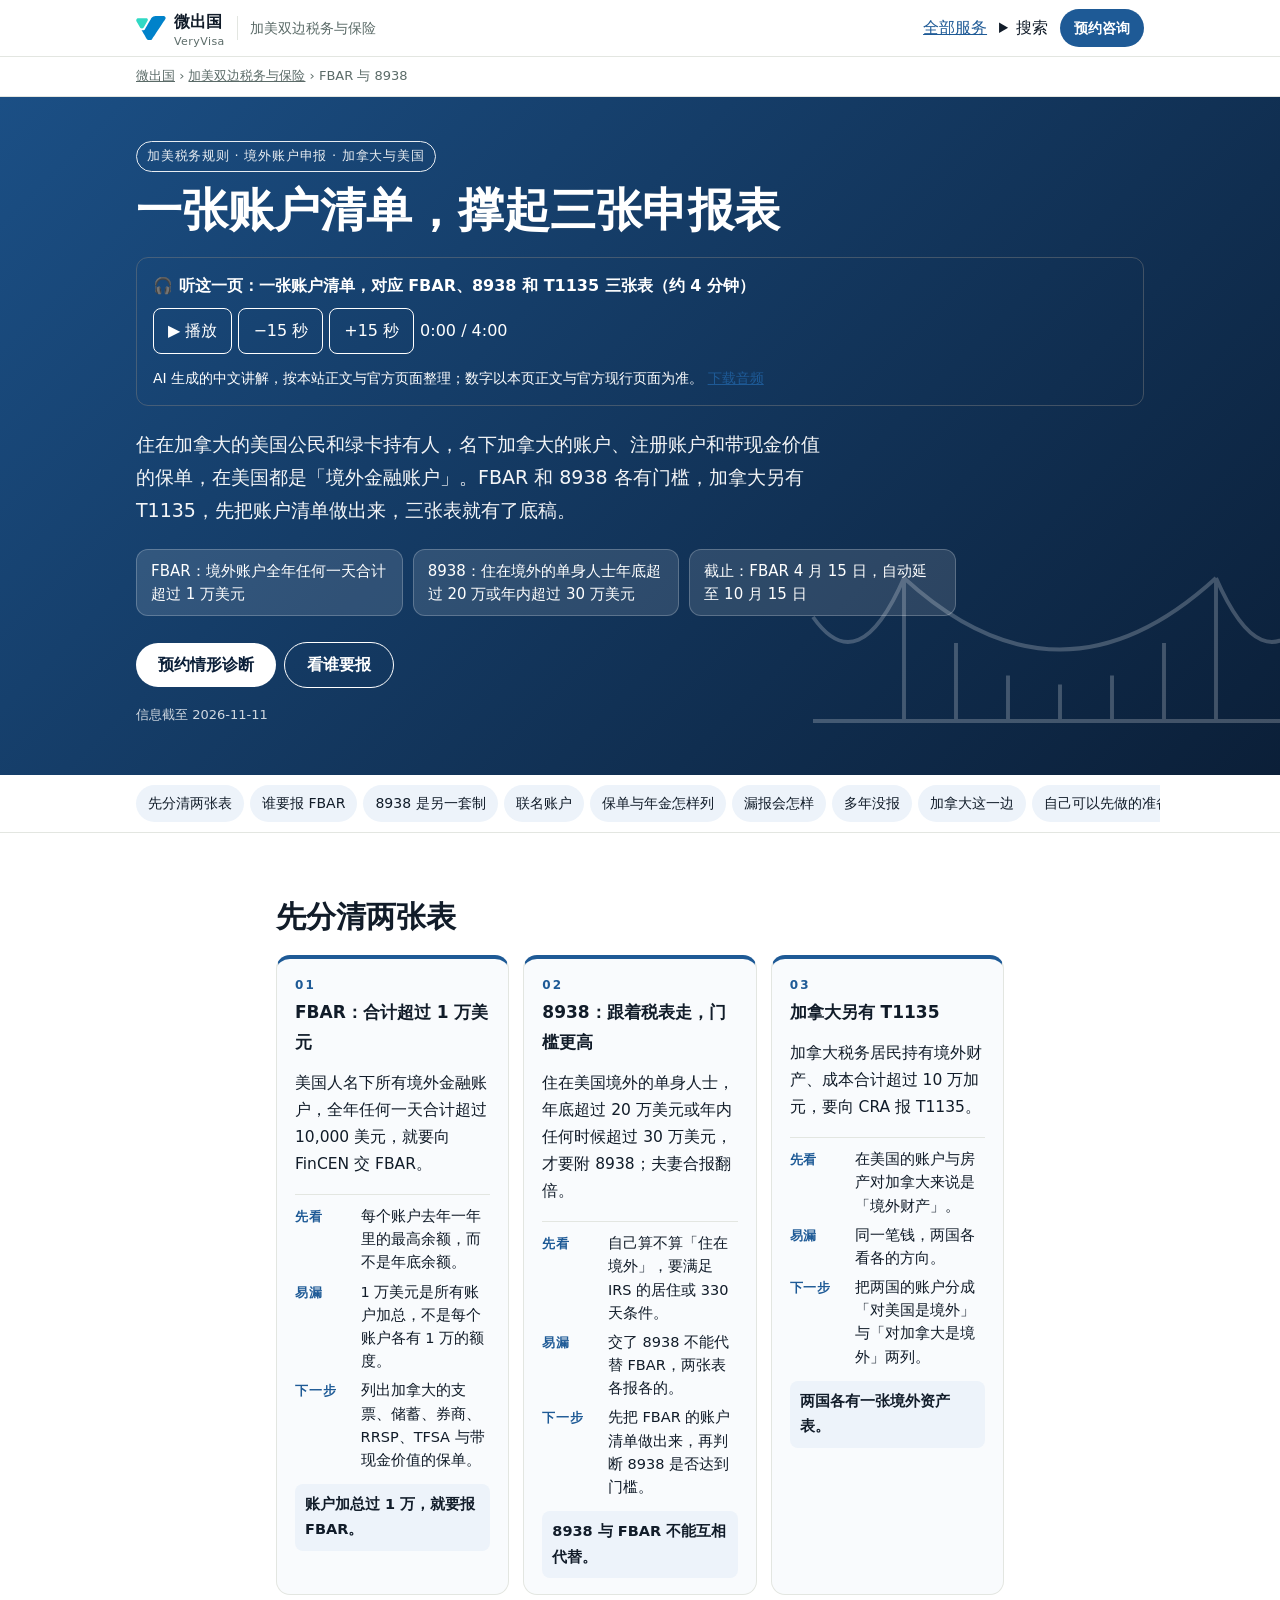
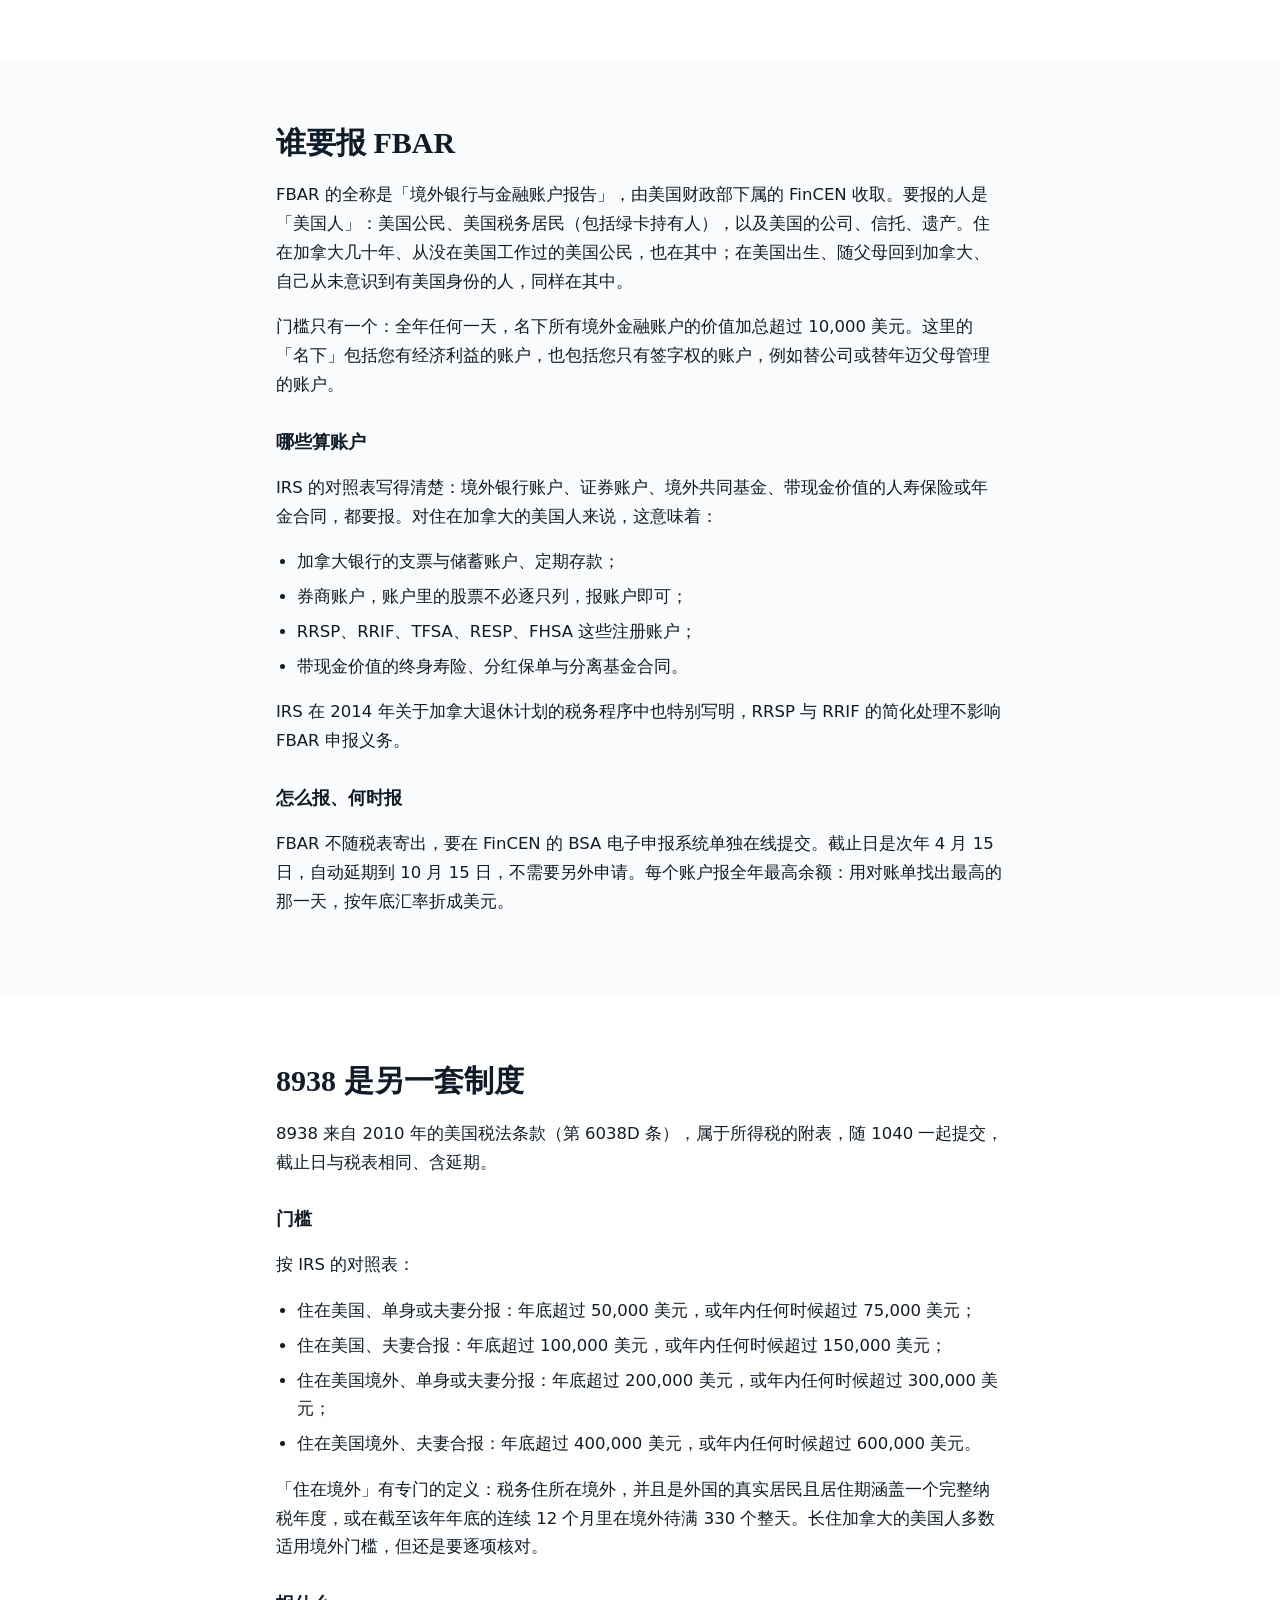
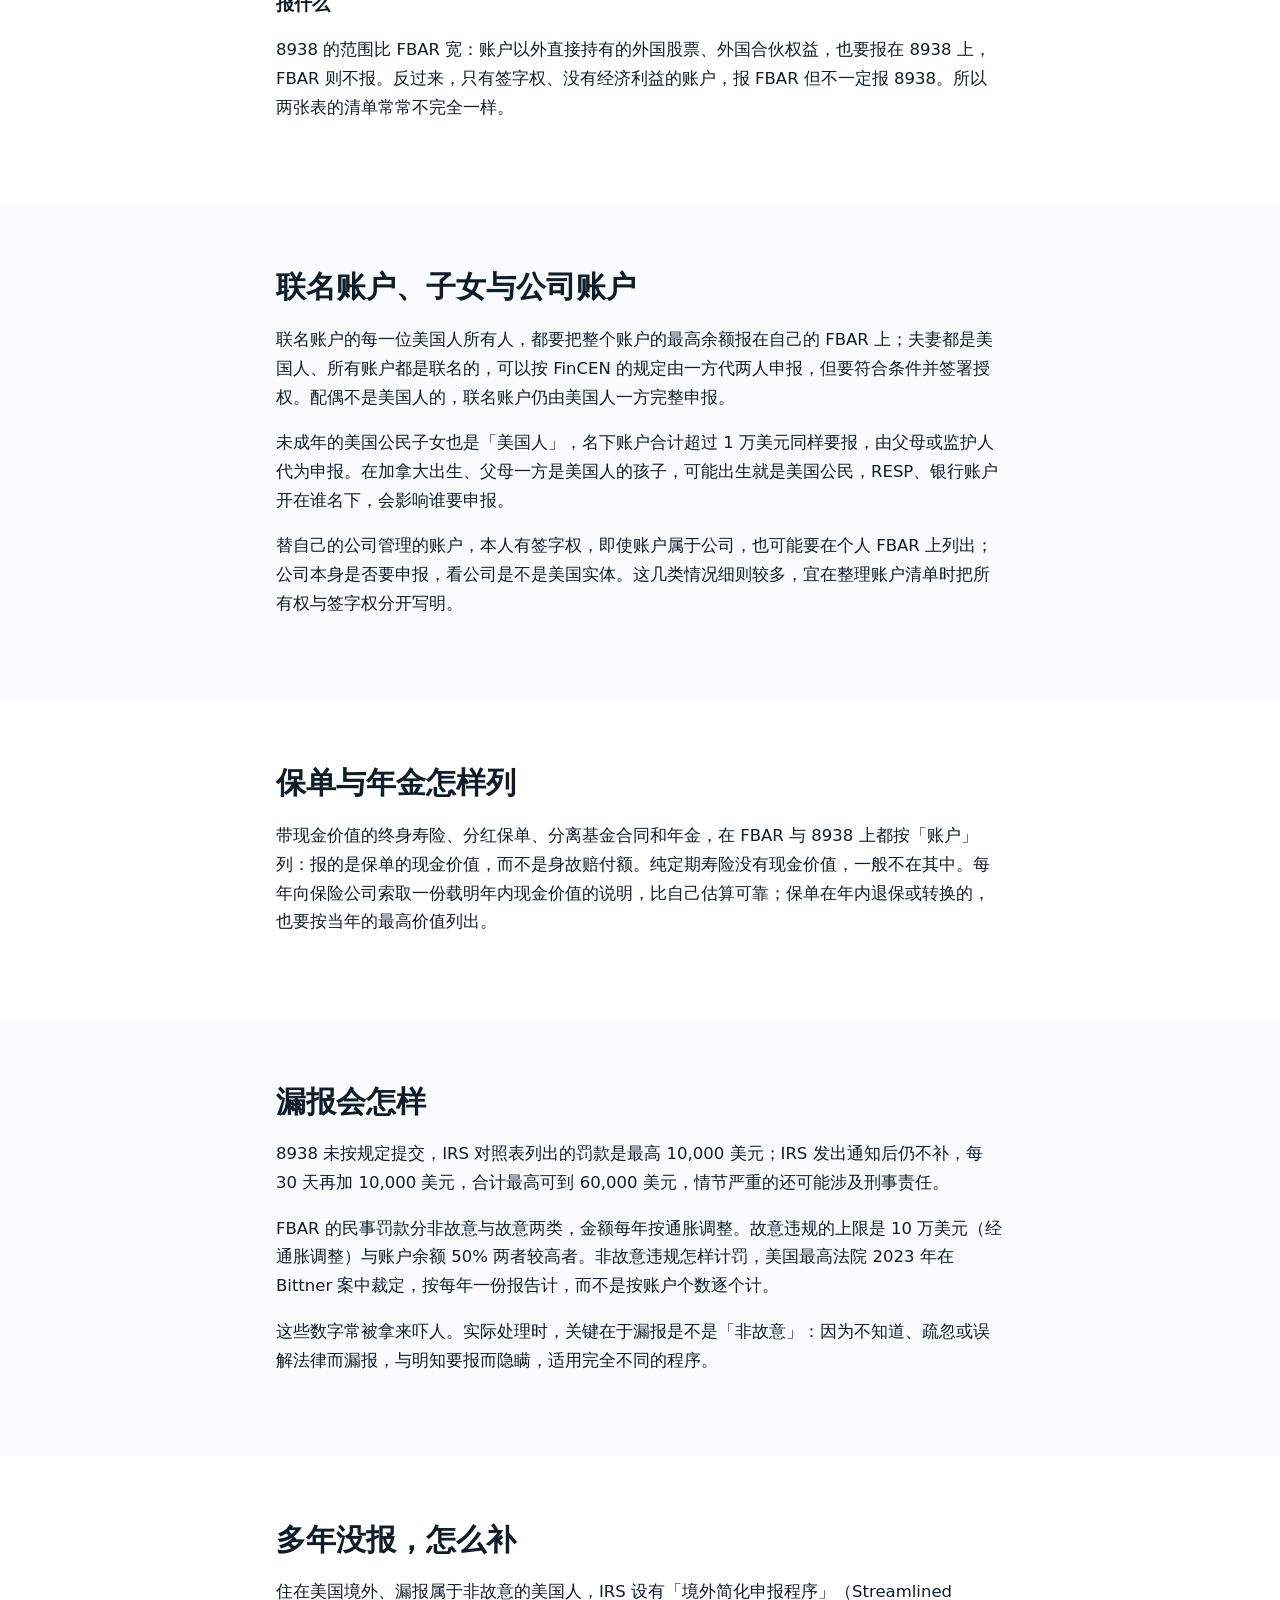
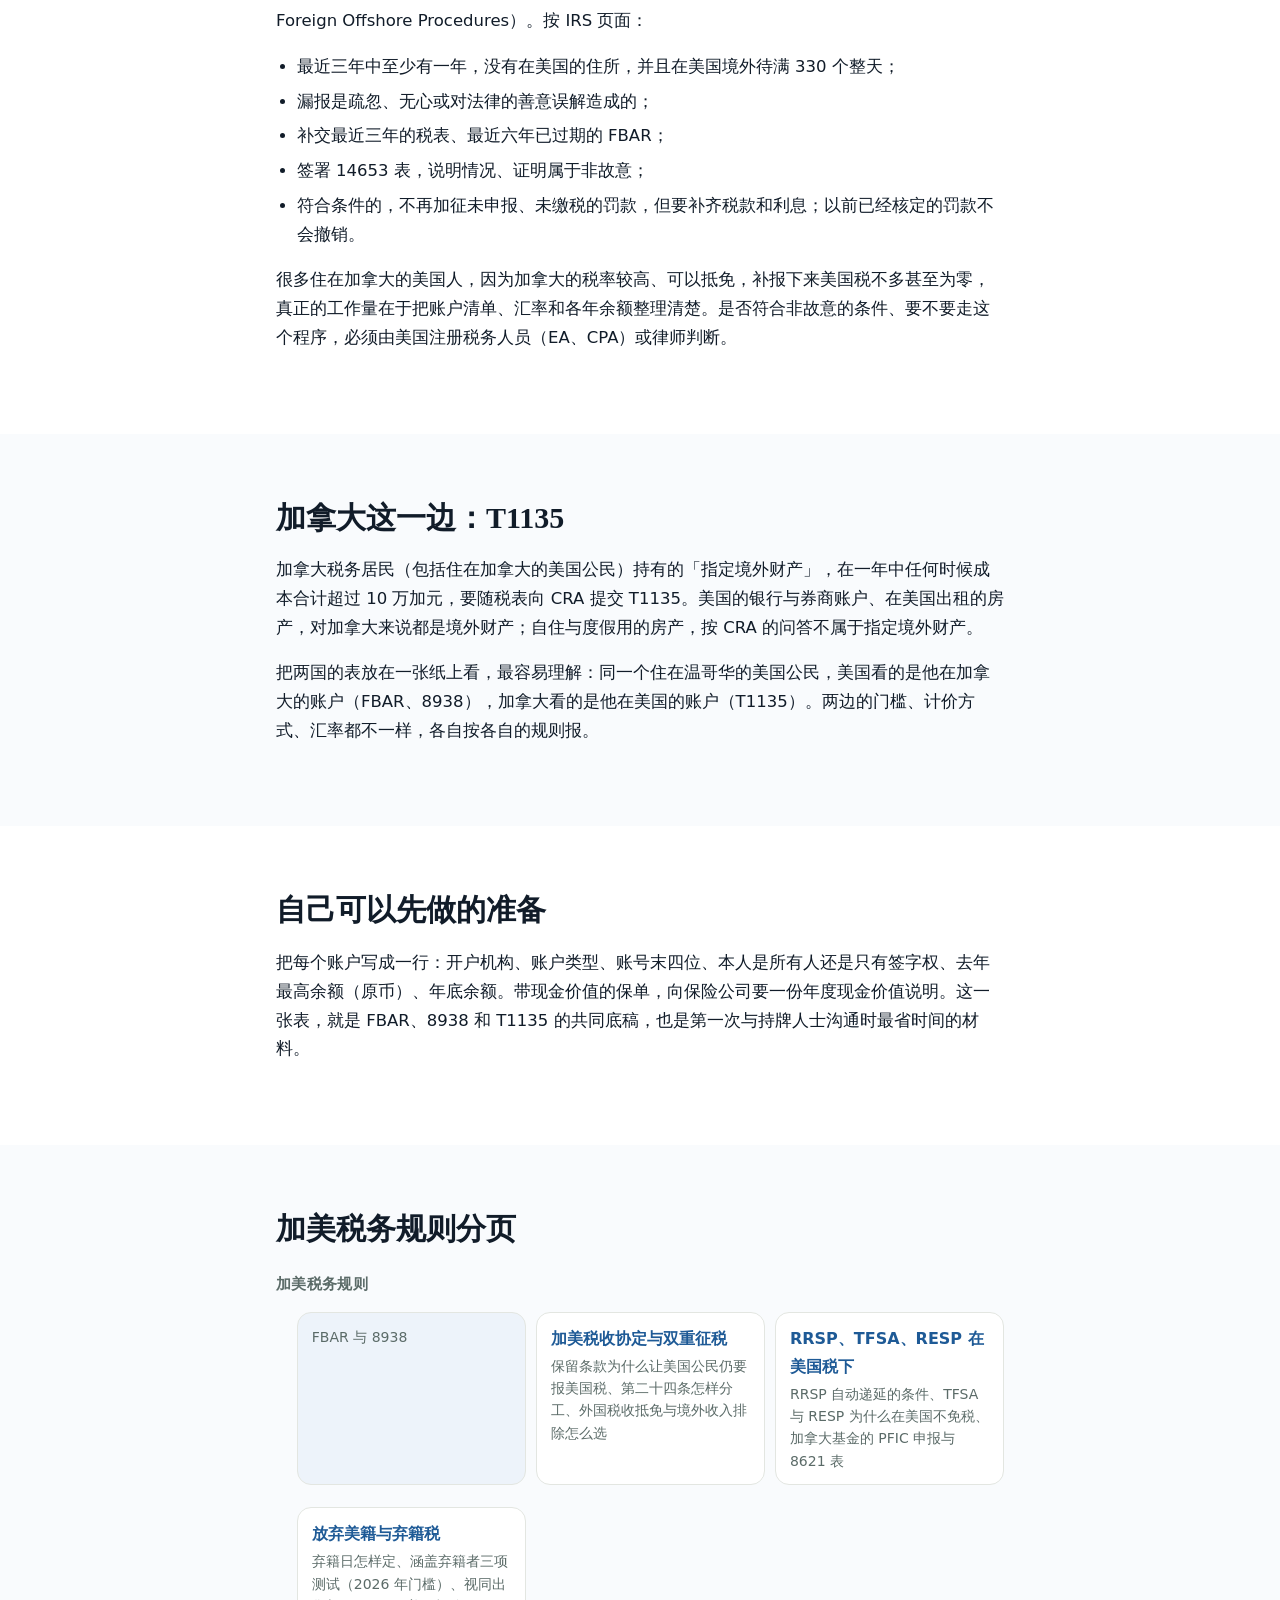
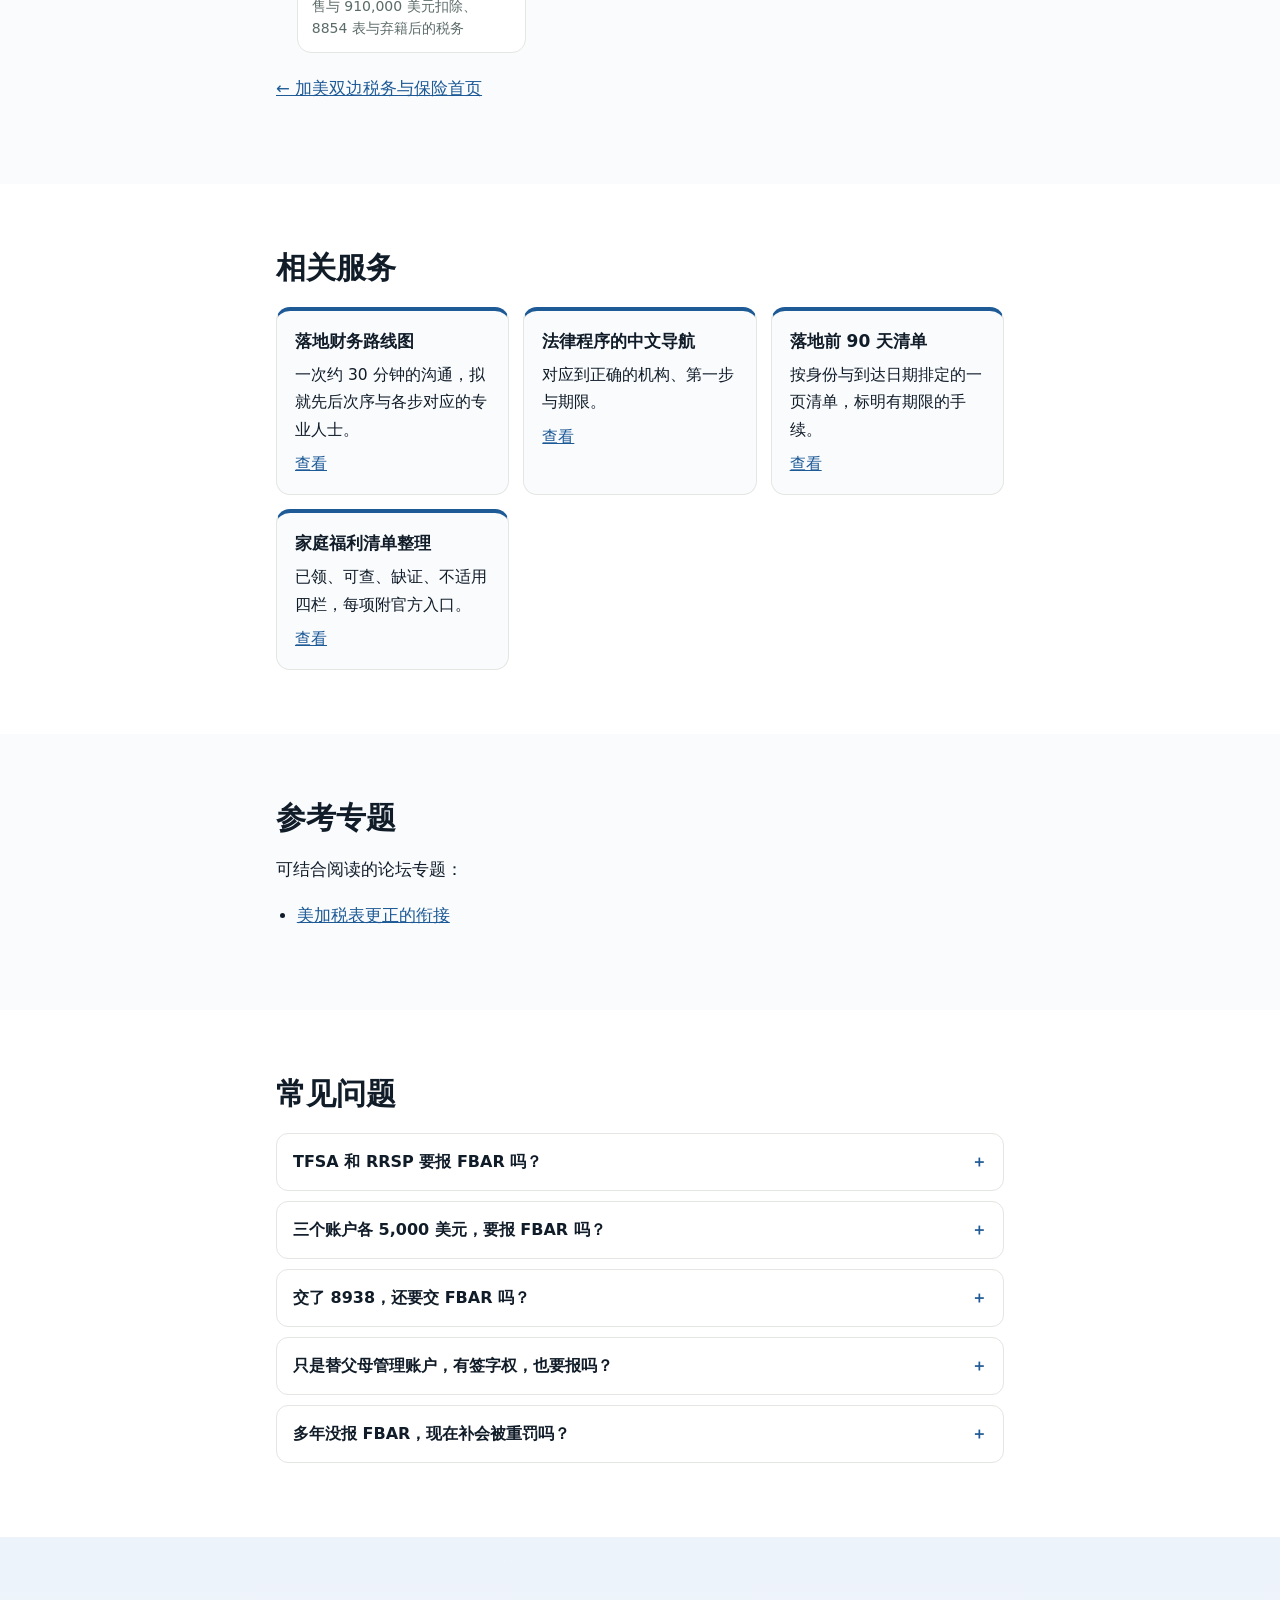
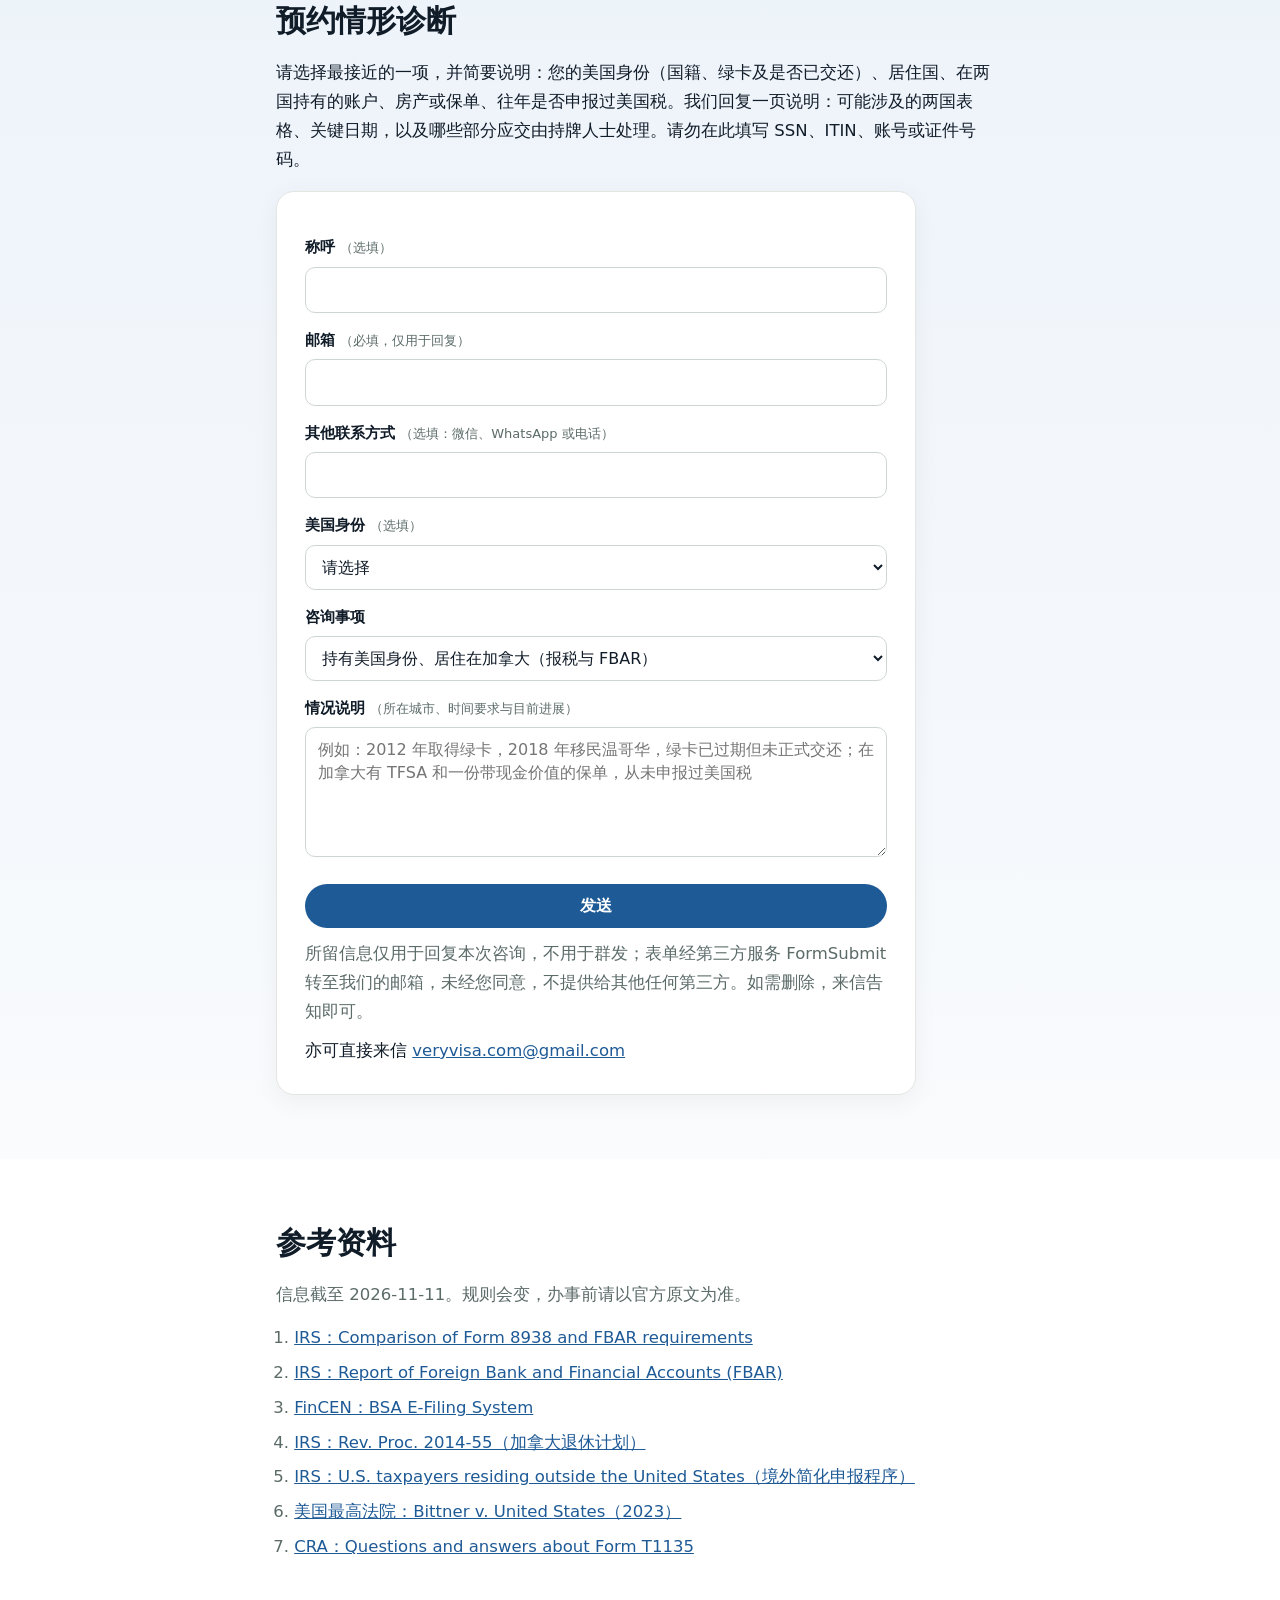
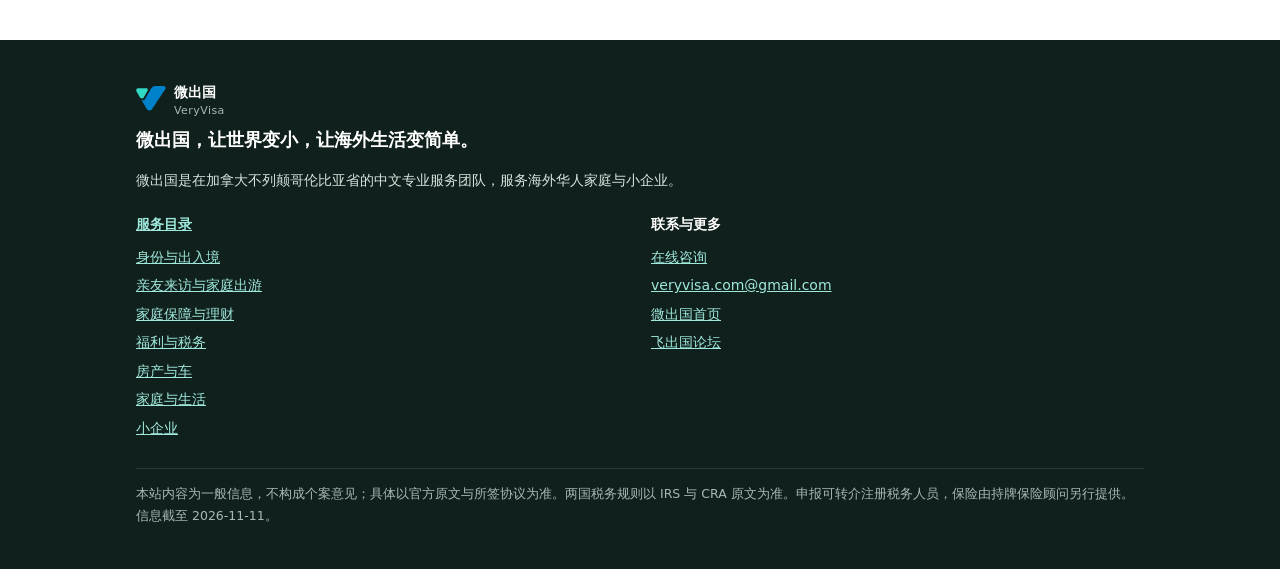
==== commit 7db94254: "publish canada-us-cross-border-tax-insurance 2026-11-12 13:43" ====
--- a/fbar-8938/index.html
+++ b/fbar-8938/index.html
@@ -169,7 +169,7 @@
 <nav class="crumbs" aria-label="位置"><div class="wrap"><a href="https://veryvisa.github.io/">微出国</a> › <a href="../">加美双边税务与保险</a> › <span>FBAR 与 8938</span></div></nav><main>
 <section class="hero"><div class="motif" aria-hidden="true"><svg viewBox="0 0 400 200" fill="none" stroke="currentColor" stroke-width="3"><path d="M10 150 H390 M80 150 V40 M320 150 V40"/><path d="M80 40 Q200 150 320 40 M10 70 Q45 120 80 40 M320 40 Q355 120 390 70"/><path d="M120 150 V90 M160 150 V115 M200 150 V122 M240 150 V115 M280 150 V90"/></svg></div><div class="wrap">
 <p class="kicker">加美税务规则 · 境外账户申报 · 加拿大与美国</p>
-<h1>一张账户清单，撑起三张申报表</h1>
+<h1>一张账户清单，撑起三张申报表</h1><!--site-audio:begin--><section class="site-audio" data-site-audio="xb-fbar-8938-t1135" aria-label="音频讲解" style="margin:18px 0 22px;padding:14px 16px;border:1px solid rgba(127,127,127,.45);border-radius:12px"><p style="margin:0 0 8px;font-weight:600">🎧 听这一页：一张账户清单，对应 FBAR、8938 和 T1135 三张表（约 4 分钟）</p><audio id="sa-xb-fbar-8938-t1135" preload="none" src="../assets/audio/xb-fbar-8938-t1135.m4a" ontimeupdate="var s=Math.floor(this.currentTime),d=Math.floor(this.duration||0);this.parentNode.querySelector(&#x27;[data-sa-time]&#x27;).textContent=Math.floor(s/60)+&#x27;:&#x27;+(&#x27;0&#x27;+s%60).slice(-2)+&#x27; / &#x27;+Math.floor(d/60)+&#x27;:&#x27;+(&#x27;0&#x27;+d%60).slice(-2)"></audio><button type="button" style="min-height:44px;min-width:44px;padding:8px 14px;margin:0 6px 6px 0;border:1px solid currentColor;border-radius:8px;background:transparent;color:inherit;font:inherit;cursor:pointer" onclick="var a=document.getElementById(&#x27;sa-xb-fbar-8938-t1135&#x27;);if(a.paused){a.play();this.textContent=&#x27;⏸ 暂停&#x27;}else{a.pause();this.textContent=&#x27;▶ 播放&#x27;}">▶ 播放</button><button type="button" style="min-height:44px;min-width:44px;padding:8px 14px;margin:0 6px 6px 0;border:1px solid currentColor;border-radius:8px;background:transparent;color:inherit;font:inherit;cursor:pointer" aria-label="后退 15 秒" onclick="var a=document.getElementById(&#x27;sa-xb-fbar-8938-t1135&#x27;);a.currentTime=Math.max(0,a.currentTime+(-15))">−15 秒</button><button type="button" style="min-height:44px;min-width:44px;padding:8px 14px;margin:0 6px 6px 0;border:1px solid currentColor;border-radius:8px;background:transparent;color:inherit;font:inherit;cursor:pointer" aria-label="前进 15 秒" onclick="var a=document.getElementById(&#x27;sa-xb-fbar-8938-t1135&#x27;);a.currentTime=Math.max(0,a.currentTime+(15))">+15 秒</button><span data-sa-time style="font-variant-numeric:tabular-nums">0:00 / 4:00</span><p style="margin:6px 0 0;font-size:14px">AI 生成的中文讲解，按本站正文与官方页面整理；数字以本页正文与官方现行页面为准。 <a href="../assets/audio/xb-fbar-8938-t1135.m4a" download>下载音频</a></p></section><!--site-audio:end-->
 <p class="sub">住在加拿大的美国公民和绿卡持有人，名下加拿大的账户、注册账户和带现金价值的保单，在美国都是「境外金融账户」。FBAR 和 8938 各有门槛，加拿大另有 T1135，先把账户清单做出来，三张表就有了底稿。</p>
 <ul class="hero-points"><li>FBAR：境外账户全年任何一天合计超过 1 万美元</li><li>8938：住在境外的单身人士年底超过 20 万或年内超过 30 万美元</li><li>截止：FBAR 4 月 15 日，自动延至 10 月 15 日</li></ul>
 <a class="btn btn-primary" href="#contact">预约情形诊断</a><a class="btn btn-ghost" href="#who">看谁要报</a>
